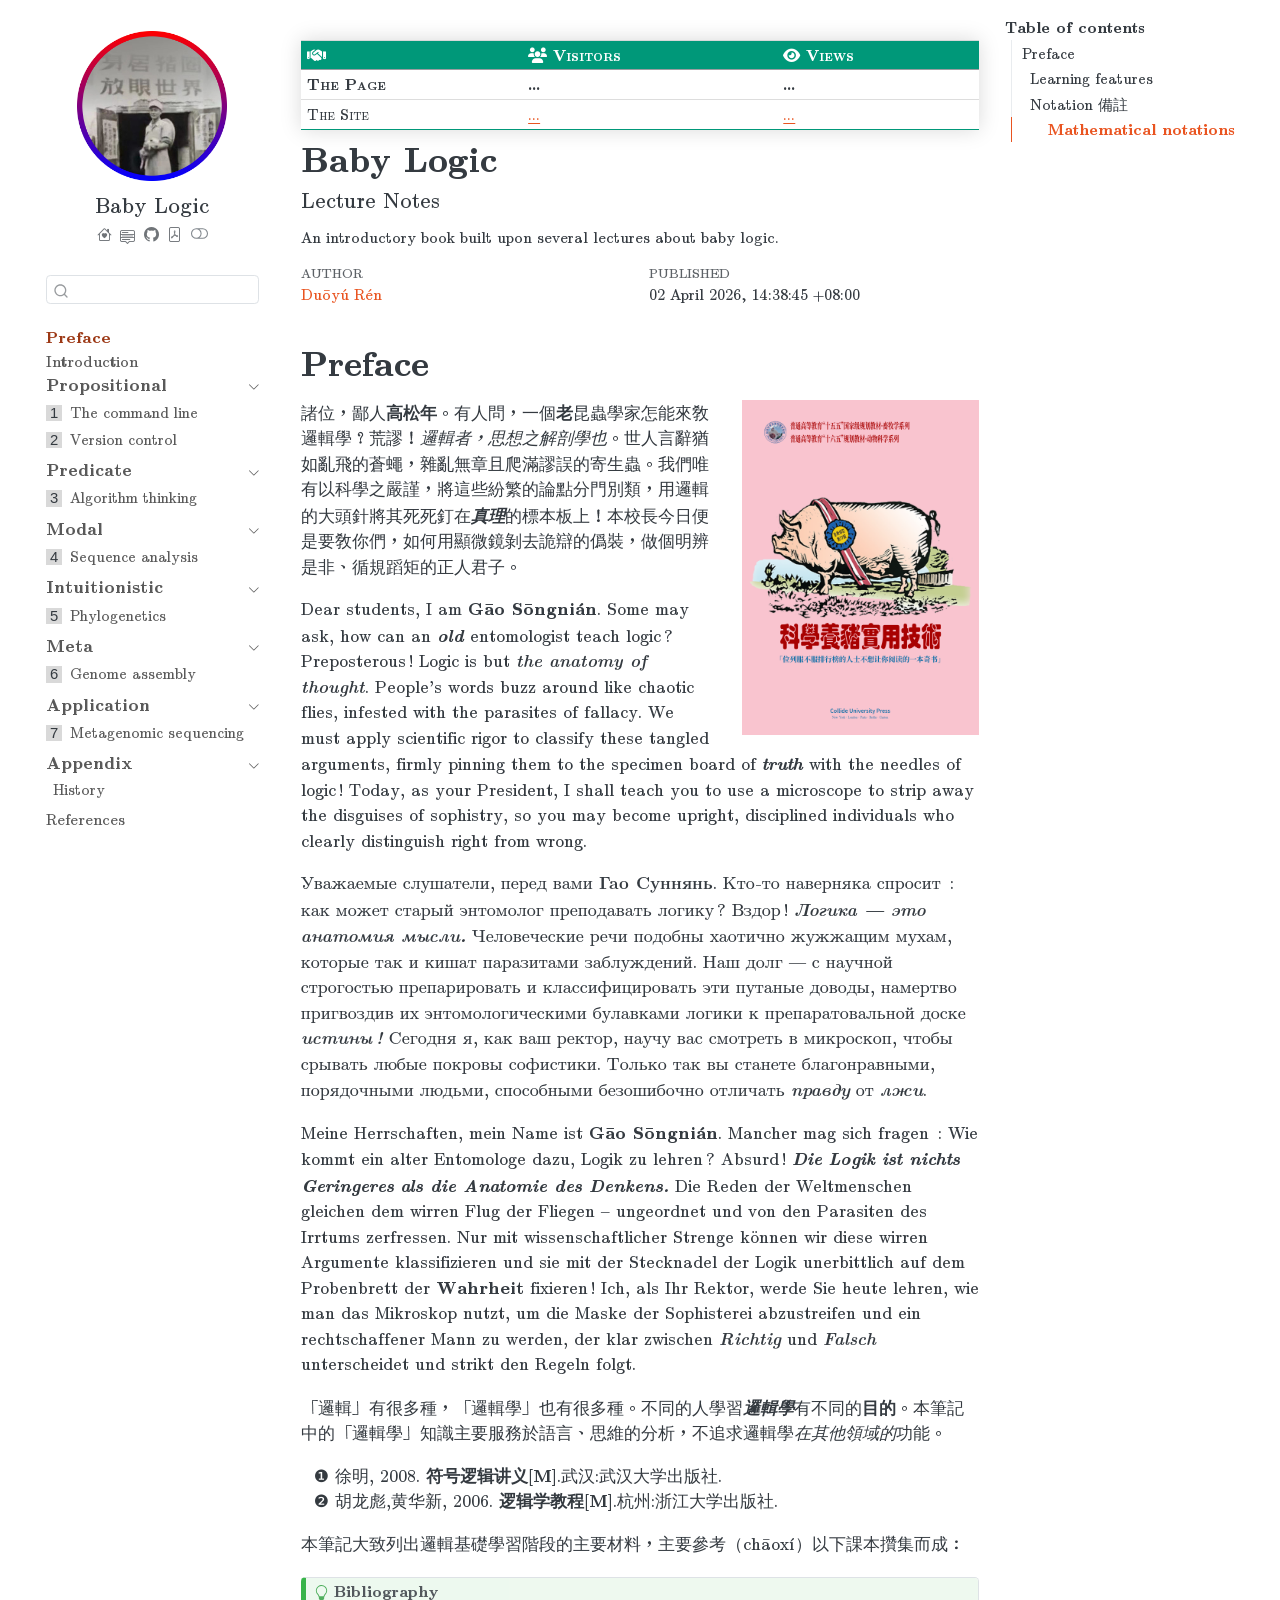
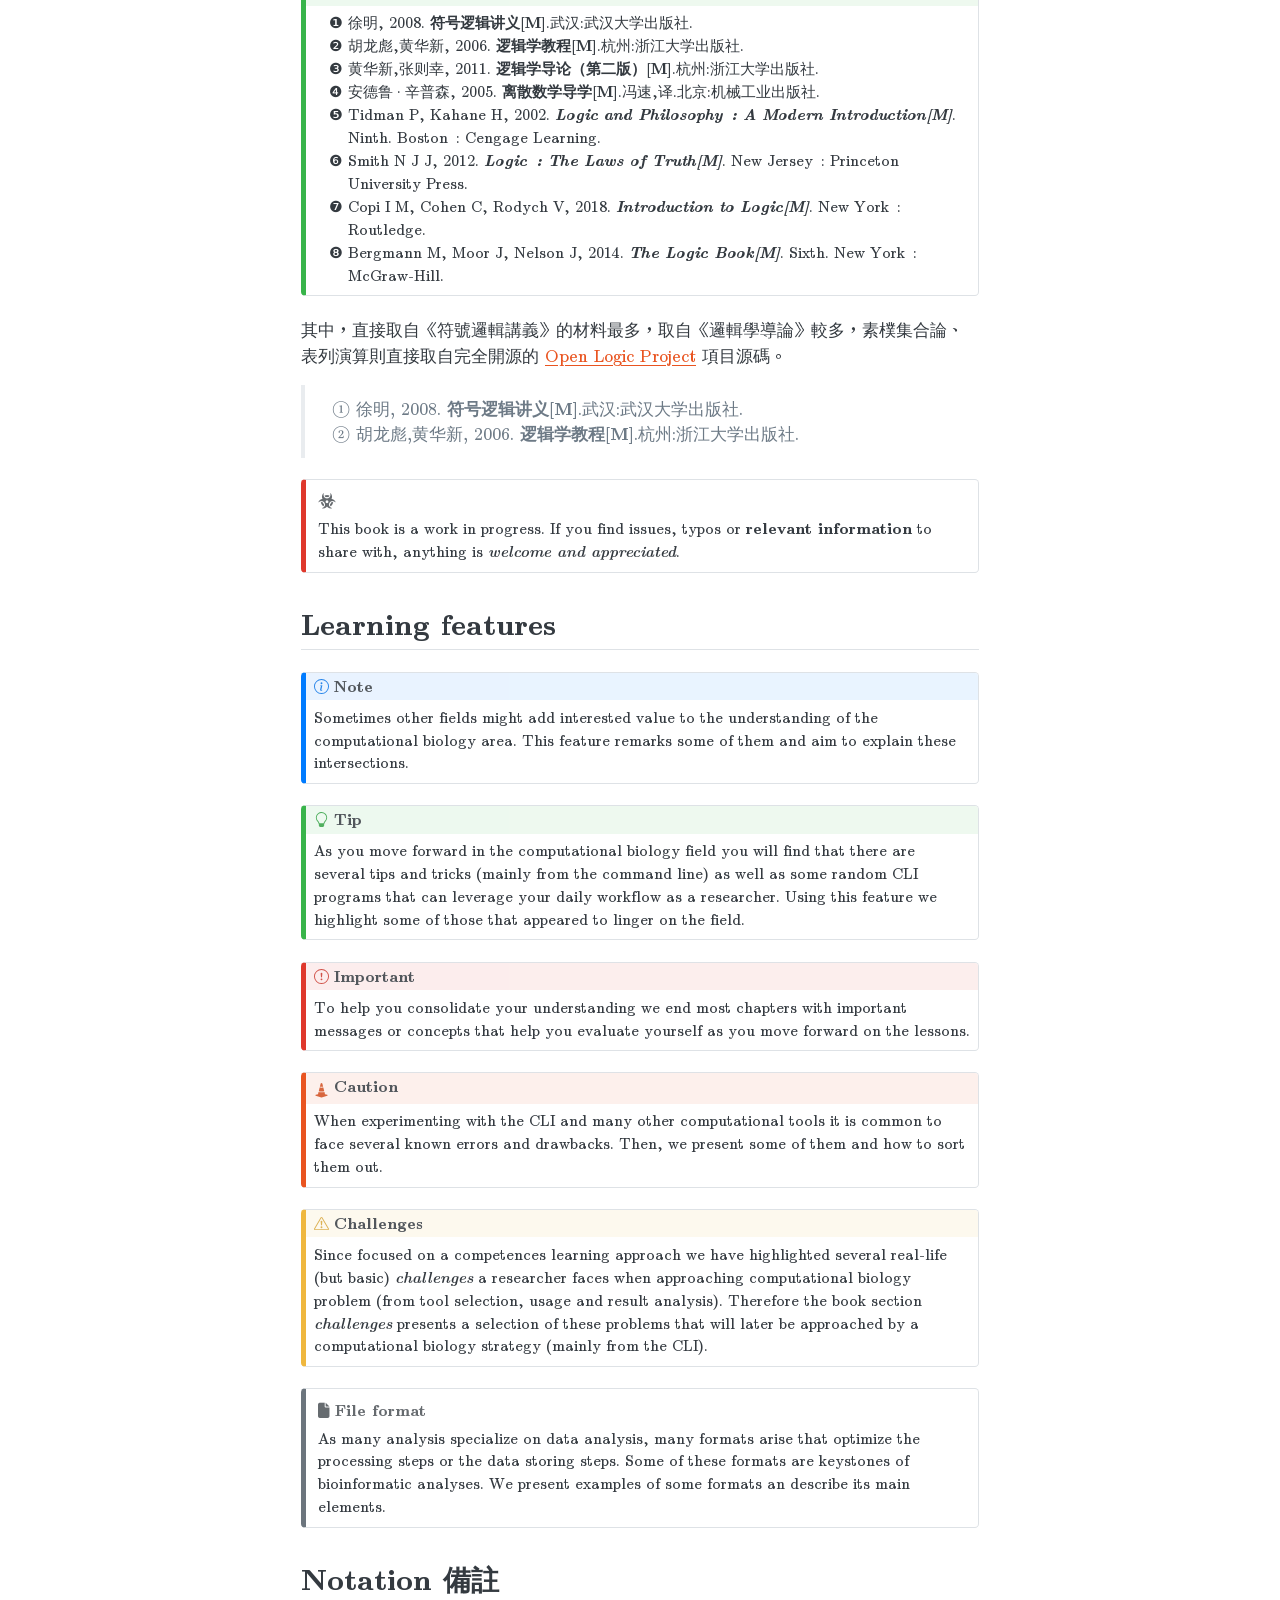
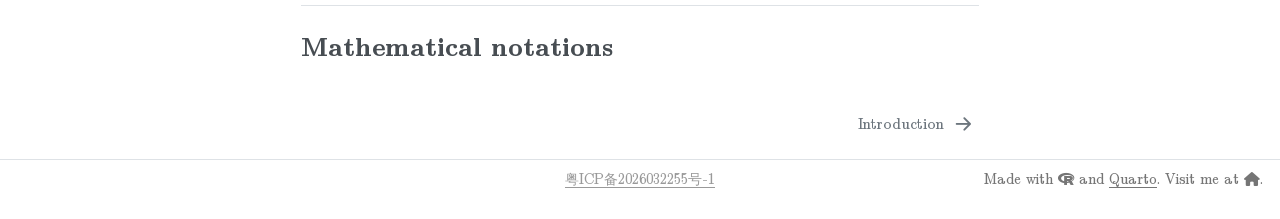
==== index.html @ 93008a1e "css from EOP test" ====
<!DOCTYPE html>
<html xmlns="http://www.w3.org/1999/xhtml" lang="en" xml:lang="en"><head>

<meta charset="utf-8">
<meta name="generator" content="quarto-1.9.36">

<meta name="viewport" content="width=device-width, initial-scale=1.0, user-scalable=yes">

<meta name="author" content="Duōyú Rén">
<meta name="description" content="An introductory book built upon several lectures about baby logic.">

<title>Baby Logic</title>
<style>
/* Default styles provided by pandoc.
** See https://pandoc.org/MANUAL.html#variables-for-html for config info.
*/
code{white-space: pre-wrap;}
span.smallcaps{font-variant: small-caps;}
div.columns{display: flex; gap: min(4vw, 1.5em);}
div.column{flex: auto; overflow-x: auto;}
div.hanging-indent{margin-left: 1.5em; text-indent: -1.5em;}
ul.task-list{list-style: none;}
ul.task-list li input[type="checkbox"] {
  width: 0.8em;
  margin: 0 0.8em 0.2em -1em; /* quarto-specific, see https://github.com/quarto-dev/quarto-cli/issues/4556 */ 
  vertical-align: middle;
}
</style>


<script src="site_libs/quarto-nav/quarto-nav.js"></script>
<script src="site_libs/clipboard/clipboard.min.js"></script>
<script src="site_libs/quarto-search/autocomplete.umd.js"></script>
<script src="site_libs/quarto-search/fuse.min.js"></script>
<script src="site_libs/quarto-search/quarto-search.js"></script>
<meta name="quarto:offset" content="./">
<link href="./chs-zz/intro.html" rel="next">
<link href="./figs/avatar.png" rel="icon" type="image/png">
<script src="site_libs/quarto-html/quarto.js" type="module"></script>
<script src="site_libs/quarto-html/tabsets/tabsets.js" type="module"></script>
<script src="site_libs/quarto-html/popper.min.js"></script>
<script src="site_libs/quarto-html/tippy.umd.min.js"></script>
<script src="site_libs/quarto-html/anchor.min.js"></script>
<link href="site_libs/quarto-html/tippy.css" rel="stylesheet">
<link href="site_libs/quarto-html/quarto-syntax-highlighting-85f4aec761f8823e39ddd4cd83c1d53e.css" rel="stylesheet" class="quarto-color-scheme" id="quarto-text-highlighting-styles">
<link href="site_libs/quarto-html/quarto-syntax-highlighting-dark-85f4aec761f8823e39ddd4cd83c1d53e.css" rel="stylesheet" class="quarto-color-scheme quarto-color-alternate" id="quarto-text-highlighting-styles">
<link href="site_libs/quarto-html/quarto-syntax-highlighting-85f4aec761f8823e39ddd4cd83c1d53e.css" rel="stylesheet" class="quarto-color-scheme-extra" id="quarto-text-highlighting-styles">
<script src="site_libs/bootstrap/bootstrap.min.js"></script>
<link href="site_libs/bootstrap/bootstrap-icons.css" rel="stylesheet">
<link href="site_libs/bootstrap/bootstrap-60a75698c784d3ad099ed165beb0cb77.min.css" rel="stylesheet" append-hash="true" class="quarto-color-scheme" id="quarto-bootstrap" data-mode="light">
<link href="site_libs/bootstrap/bootstrap-dark-488b43ba42b123ff7e7dbb4f66aa7647.min.css" rel="stylesheet" append-hash="true" class="quarto-color-scheme quarto-color-alternate" id="quarto-bootstrap" data-mode="dark">
<link href="site_libs/bootstrap/bootstrap-60a75698c784d3ad099ed165beb0cb77.min.css" rel="stylesheet" append-hash="true" class="quarto-color-scheme-extra" id="quarto-bootstrap" data-mode="light">
<link href="site_libs/quarto-contrib/fontawesome6-0.1.0/all.css" rel="stylesheet">
<link href="site_libs/quarto-contrib/fontawesome6-0.1.0/latex-fontsize.css" rel="stylesheet">
<script id="quarto-search-options" type="application/json">{
  "location": "sidebar",
  "copy-button": false,
  "collapse-after": 3,
  "panel-placement": "start",
  "type": "textbox",
  "limit": 50,
  "keyboard-shortcut": [
    "f",
    "/",
    "s"
  ],
  "show-item-context": false,
  "language": {
    "search-no-results-text": "No results",
    "search-matching-documents-text": "matching documents",
    "search-copy-link-title": "Copy link to search",
    "search-hide-matches-text": "Hide additional matches",
    "search-more-match-text": "more match in this document",
    "search-more-matches-text": "more matches in this document",
    "search-clear-button-title": "Clear",
    "search-text-placeholder": "",
    "search-detached-cancel-button-title": "Cancel",
    "search-submit-button-title": "Submit",
    "search-label": "Search"
  }
}</script>
<link href="https://cdnjs.loli.net/ajax/libs/font-awesome/6.1.1/css/all.min.css" rel="stylesheet" data-external="1">
<!-- https://u.sb/css-cdn/ 使用 cdnjs.loli.net 加速 cloudflare -->
<!--
<link href="https://cdnjs.cloudflare.com/ajax/libs/font-awesome/6.1.1/css/all.min.css"
rel="stylesheet" data-external="1"/>
-->
<script>
  if (!window.location.pathname.endsWith('/') && !window.location.pathname.split('/').pop().includes('.')) {
    window.location.replace(window.location.href + '/');
  }
</script>


</head>

<body class="nav-sidebar floating quarto-light"><script id="quarto-html-before-body" type="application/javascript">
    const toggleBodyColorMode = (bsSheetEl) => {
      const mode = bsSheetEl.getAttribute("data-mode");
      const bodyEl = window.document.querySelector("body");
      if (mode === "dark") {
        bodyEl.classList.add("quarto-dark");
        bodyEl.classList.remove("quarto-light");
      } else {
        bodyEl.classList.add("quarto-light");
        bodyEl.classList.remove("quarto-dark");
      }
    }
    const toggleBodyColorPrimary = () => {
      const bsSheetEl = window.document.querySelector("link#quarto-bootstrap:not([rel=disabled-stylesheet])");
      if (bsSheetEl) {
        toggleBodyColorMode(bsSheetEl);
      }
    }
    const setColorSchemeToggle = (alternate) => {
      const toggles = window.document.querySelectorAll('.quarto-color-scheme-toggle');
      for (let i=0; i < toggles.length; i++) {
        const toggle = toggles[i];
        if (toggle) {
          if (alternate) {
            toggle.classList.add("alternate");
          } else {
            toggle.classList.remove("alternate");
          }
        }
      }
    };
    const toggleColorMode = (alternate) => {
      // Switch the stylesheets
      const primaryStylesheets = window.document.querySelectorAll('link.quarto-color-scheme:not(.quarto-color-alternate)');
      const alternateStylesheets = window.document.querySelectorAll('link.quarto-color-scheme.quarto-color-alternate');
      manageTransitions('#quarto-margin-sidebar .nav-link', false);
      if (alternate) {
        // note: dark is layered on light, we don't disable primary!
        enableStylesheet(alternateStylesheets);
        for (const sheetNode of alternateStylesheets) {
          if (sheetNode.id === "quarto-bootstrap") {
            toggleBodyColorMode(sheetNode);
          }
        }
      } else {
        disableStylesheet(alternateStylesheets);
        enableStylesheet(primaryStylesheets)
        toggleBodyColorPrimary();
      }
      manageTransitions('#quarto-margin-sidebar .nav-link', true);
      // Switch the toggles
      setColorSchemeToggle(alternate)
      // Hack to workaround the fact that safari doesn't
      // properly recolor the scrollbar when toggling (#1455)
      if (navigator.userAgent.indexOf('Safari') > 0 && navigator.userAgent.indexOf('Chrome') == -1) {
        manageTransitions("body", false);
        window.scrollTo(0, 1);
        setTimeout(() => {
          window.scrollTo(0, 0);
          manageTransitions("body", true);
        }, 40);
      }
    }
    const disableStylesheet = (stylesheets) => {
      for (let i=0; i < stylesheets.length; i++) {
        const stylesheet = stylesheets[i];
        stylesheet.rel = 'disabled-stylesheet';
      }
    }
    const enableStylesheet = (stylesheets) => {
      for (let i=0; i < stylesheets.length; i++) {
        const stylesheet = stylesheets[i];
        if(stylesheet.rel !== 'stylesheet') { // for Chrome, which will still FOUC without this check
          stylesheet.rel = 'stylesheet';
        }
      }
    }
    const manageTransitions = (selector, allowTransitions) => {
      const els = window.document.querySelectorAll(selector);
      for (let i=0; i < els.length; i++) {
        const el = els[i];
        if (allowTransitions) {
          el.classList.remove('notransition');
        } else {
          el.classList.add('notransition');
        }
      }
    }
    const isFileUrl = () => {
      return window.location.protocol === 'file:';
    }
    const hasAlternateSentinel = () => {
      let styleSentinel = getColorSchemeSentinel();
      if (styleSentinel !== null) {
        return styleSentinel === "alternate";
      } else {
        return false;
      }
    }
    const setStyleSentinel = (alternate) => {
      const value = alternate ? "alternate" : "default";
      if (!isFileUrl()) {
        window.localStorage.setItem("quarto-color-scheme", value);
      } else {
        localAlternateSentinel = value;
      }
    }
    const getColorSchemeSentinel = () => {
      if (!isFileUrl()) {
        const storageValue = window.localStorage.getItem("quarto-color-scheme");
        return storageValue != null ? storageValue : localAlternateSentinel;
      } else {
        return localAlternateSentinel;
      }
    }
    const toggleGiscusIfUsed = (isAlternate, darkModeDefault) => {
      const baseTheme = document.querySelector('#giscus-base-theme')?.value ?? 'light';
      const alternateTheme = document.querySelector('#giscus-alt-theme')?.value ?? 'dark';
      let newTheme = '';
      if(authorPrefersDark) {
        newTheme = isAlternate ? baseTheme : alternateTheme;
      } else {
        newTheme = isAlternate ? alternateTheme : baseTheme;
      }
      const changeGiscusTheme = () => {
        // From: https://github.com/giscus/giscus/issues/336
        const sendMessage = (message) => {
          const iframe = document.querySelector('iframe.giscus-frame');
          if (!iframe) return;
          iframe.contentWindow.postMessage({ giscus: message }, 'https://giscus.app');
        }
        sendMessage({
          setConfig: {
            theme: newTheme
          }
        });
      }
      const isGiscussLoaded = window.document.querySelector('iframe.giscus-frame') !== null;
      if (isGiscussLoaded) {
        changeGiscusTheme();
      }
    };
    const authorPrefersDark = false;
    const darkModeDefault = authorPrefersDark;
      document.querySelector('link#quarto-text-highlighting-styles.quarto-color-scheme-extra').rel = 'disabled-stylesheet';
      document.querySelector('link#quarto-bootstrap.quarto-color-scheme-extra').rel = 'disabled-stylesheet';
    let localAlternateSentinel = darkModeDefault ? 'alternate' : 'default';
    // Dark / light mode switch
    window.quartoToggleColorScheme = () => {
      // Read the current dark / light value
      let toAlternate = !hasAlternateSentinel();
      toggleColorMode(toAlternate);
      setStyleSentinel(toAlternate);
      toggleGiscusIfUsed(toAlternate, darkModeDefault);
      window.dispatchEvent(new Event('resize'));
    };
    // Switch to dark mode if need be
    if (hasAlternateSentinel()) {
      toggleColorMode(true);
    } else {
      toggleColorMode(false);
    }
  </script>

<div id="quarto-search-results"></div>
  <header id="quarto-header" class="headroom fixed-top">
  <nav class="quarto-secondary-nav">
    <div class="container-fluid d-flex">
      <button type="button" class="quarto-btn-toggle btn" data-bs-toggle="collapse" role="button" data-bs-target=".quarto-sidebar-collapse-item" aria-controls="quarto-sidebar" aria-expanded="false" aria-label="Toggle sidebar navigation" onclick="if (window.quartoToggleHeadroom) { window.quartoToggleHeadroom(); }">
        <i class="bi bi-layout-text-sidebar-reverse"></i>
      </button>
        <nav class="quarto-page-breadcrumbs" aria-label="breadcrumb"><ol class="breadcrumb"><li class="breadcrumb-item"><a href="./index.html">Preface</a></li></ol></nav>
        <a class="flex-grow-1" role="navigation" data-bs-toggle="collapse" data-bs-target=".quarto-sidebar-collapse-item" aria-controls="quarto-sidebar" aria-expanded="false" aria-label="Toggle sidebar navigation" onclick="if (window.quartoToggleHeadroom) { window.quartoToggleHeadroom(); }">      
        </a>
      <button type="button" class="btn quarto-search-button" aria-label="Search" onclick="window.quartoOpenSearch();">
        <i class="bi bi-search"></i>
      </button>
    </div>
  </nav>
</header>
<!-- content -->
<div id="quarto-content" class="quarto-container page-columns page-rows-contents page-layout-article">
<!-- sidebar -->
  <nav id="quarto-sidebar" class="sidebar collapse collapse-horizontal quarto-sidebar-collapse-item sidebar-navigation floating overflow-auto">
    <div class="pt-lg-2 mt-2 text-center sidebar-header sidebar-header-stacked">
      <a href="./index.html" class="sidebar-logo-link">
      <img src="./figs/avatar.png" alt="" class="sidebar-logo light-content py-0 d-lg-inline d-none">
      <img src="./figs/avatar.png" alt="" class="sidebar-logo dark-content py-0 d-lg-inline d-none">
      </a>
    <div class="sidebar-title mb-0 py-0">
      <a href="./">Baby Logic</a> 
        <div class="sidebar-tools-main tools-wide">
    <a href="https://philogic.cn/" title="Homepage" class="quarto-navigation-tool px-1" aria-label="Homepage"><i class="bi bi-house-heart"></i></a>
    <div class="dropdown">
      <a href="" title="Menu" id="quarto-navigation-tool-dropdown-0" class="quarto-navigation-tool dropdown-toggle px-1" data-bs-toggle="dropdown" aria-expanded="false" role="link" aria-label="Menu"><i class="bi bi-menu-up"></i></a>
      <ul class="dropdown-menu" aria-labelledby="quarto-navigation-tool-dropdown-0">
          <li>
            <a class="dropdown-item sidebar-tools-main-item" href="https://philogic.cn/">
            Related Books
            </a>
          </li>
          <li>
            <a class="dropdown-item sidebar-tools-main-item" href="https://philogic.cn/">
            Related Courses
            </a>
          </li>
          <li>
            <a class="dropdown-item sidebar-tools-main-item" href="https://philogic.cn/">
            Course Syllabus
            </a>
          </li>
      </ul>
    </div>
    <a href="https://github.com/" title="GitHub organization" class="quarto-navigation-tool px-1" aria-label="GitHub organization"><i class="bi bi-github"></i></a>
    <a href="./Baby-Logic.pdf" title="Download PDF" class="quarto-navigation-tool px-1" aria-label="Download PDF"><i class="bi bi-file-pdf"></i></a>
  <a href="" class="quarto-color-scheme-toggle quarto-navigation-tool  px-1" onclick="window.quartoToggleColorScheme(); return false;" title="Toggle dark mode"><i class="bi"></i></a>
</div>
    </div>
      </div>
        <div class="mt-2 flex-shrink-0 align-items-center">
        <div class="sidebar-search">
        <div id="quarto-search" class="" title="Search"></div>
        </div>
        </div>
    <div class="sidebar-menu-container"> 
    <ul class="list-unstyled mt-1">
        <li class="sidebar-item">
  <div class="sidebar-item-container"> 
  <a href="./index.html" class="sidebar-item-text sidebar-link active">
 <span class="menu-text">Preface</span></a>
  </div>
</li>
        <li class="sidebar-item">
  <div class="sidebar-item-container"> 
  <a href="./chs-zz/intro.html" class="sidebar-item-text sidebar-link">
 <span class="menu-text">Introduction</span></a>
  </div>
</li>
        <li class="sidebar-item sidebar-item-section">
      <div class="sidebar-item-container"> 
            <a class="sidebar-item-text sidebar-link text-start" data-bs-toggle="collapse" data-bs-target="#quarto-sidebar-section-1" role="navigation" aria-expanded="true">
 <span class="menu-text">Propositional</span></a>
          <a class="sidebar-item-toggle text-start" data-bs-toggle="collapse" data-bs-target="#quarto-sidebar-section-1" role="navigation" aria-expanded="true" aria-label="Toggle section">
            <i class="bi bi-chevron-right ms-2"></i>
          </a> 
      </div>
      <ul id="quarto-sidebar-section-1" class="collapse list-unstyled sidebar-section depth1 show">  
          <li class="sidebar-item">
  <div class="sidebar-item-container"> 
  <a href="./chs-propositional/welcome-to-command-line.html" class="sidebar-item-text sidebar-link">
 <span class="menu-text"><span class="chapter-number">1</span>&nbsp; <span class="chapter-title">The command line</span></span></a>
  </div>
</li>
          <li class="sidebar-item">
  <div class="sidebar-item-container"> 
  <a href="./chs-propositional/git-and-github.html" class="sidebar-item-text sidebar-link">
 <span class="menu-text"><span class="chapter-number">2</span>&nbsp; <span class="chapter-title">Version control</span></span></a>
  </div>
</li>
      </ul>
  </li>
        <li class="sidebar-item sidebar-item-section">
      <div class="sidebar-item-container"> 
            <a class="sidebar-item-text sidebar-link text-start" data-bs-toggle="collapse" data-bs-target="#quarto-sidebar-section-2" role="navigation" aria-expanded="true">
 <span class="menu-text">Predicate</span></a>
          <a class="sidebar-item-toggle text-start" data-bs-toggle="collapse" data-bs-target="#quarto-sidebar-section-2" role="navigation" aria-expanded="true" aria-label="Toggle section">
            <i class="bi bi-chevron-right ms-2"></i>
          </a> 
      </div>
      <ul id="quarto-sidebar-section-2" class="collapse list-unstyled sidebar-section depth1 show">  
          <li class="sidebar-item">
  <div class="sidebar-item-container"> 
  <a href="./chs-predicate/algorithm-thinking.html" class="sidebar-item-text sidebar-link">
 <span class="menu-text"><span class="chapter-number">3</span>&nbsp; <span class="chapter-title">Algorithm thinking</span></span></a>
  </div>
</li>
      </ul>
  </li>
        <li class="sidebar-item sidebar-item-section">
      <div class="sidebar-item-container"> 
            <a class="sidebar-item-text sidebar-link text-start" data-bs-toggle="collapse" data-bs-target="#quarto-sidebar-section-3" role="navigation" aria-expanded="true">
 <span class="menu-text">Modal</span></a>
          <a class="sidebar-item-toggle text-start" data-bs-toggle="collapse" data-bs-target="#quarto-sidebar-section-3" role="navigation" aria-expanded="true" aria-label="Toggle section">
            <i class="bi bi-chevron-right ms-2"></i>
          </a> 
      </div>
      <ul id="quarto-sidebar-section-3" class="collapse list-unstyled sidebar-section depth1 show">  
          <li class="sidebar-item">
  <div class="sidebar-item-container"> 
  <a href="./chs-modal/introduction-to-sequence-analysis.html" class="sidebar-item-text sidebar-link">
 <span class="menu-text"><span class="chapter-number">4</span>&nbsp; <span class="chapter-title">Sequence analysis</span></span></a>
  </div>
</li>
      </ul>
  </li>
        <li class="sidebar-item sidebar-item-section">
      <div class="sidebar-item-container"> 
            <a class="sidebar-item-text sidebar-link text-start" data-bs-toggle="collapse" data-bs-target="#quarto-sidebar-section-4" role="navigation" aria-expanded="true">
 <span class="menu-text">Intuitionistic</span></a>
          <a class="sidebar-item-toggle text-start" data-bs-toggle="collapse" data-bs-target="#quarto-sidebar-section-4" role="navigation" aria-expanded="true" aria-label="Toggle section">
            <i class="bi bi-chevron-right ms-2"></i>
          </a> 
      </div>
      <ul id="quarto-sidebar-section-4" class="collapse list-unstyled sidebar-section depth1 show">  
          <li class="sidebar-item">
  <div class="sidebar-item-container"> 
  <a href="./chs-intuitionistic/phylogenetic-reconstructions.html" class="sidebar-item-text sidebar-link">
 <span class="menu-text"><span class="chapter-number">5</span>&nbsp; <span class="chapter-title">Phylogenetics</span></span></a>
  </div>
</li>
      </ul>
  </li>
        <li class="sidebar-item sidebar-item-section">
      <div class="sidebar-item-container"> 
            <a class="sidebar-item-text sidebar-link text-start" data-bs-toggle="collapse" data-bs-target="#quarto-sidebar-section-5" role="navigation" aria-expanded="true">
 <span class="menu-text">Meta</span></a>
          <a class="sidebar-item-toggle text-start" data-bs-toggle="collapse" data-bs-target="#quarto-sidebar-section-5" role="navigation" aria-expanded="true" aria-label="Toggle section">
            <i class="bi bi-chevron-right ms-2"></i>
          </a> 
      </div>
      <ul id="quarto-sidebar-section-5" class="collapse list-unstyled sidebar-section depth1 show">  
          <li class="sidebar-item">
  <div class="sidebar-item-container"> 
  <a href="./chs-meta/genome-assembly.html" class="sidebar-item-text sidebar-link">
 <span class="menu-text"><span class="chapter-number">6</span>&nbsp; <span class="chapter-title">Genome assembly</span></span></a>
  </div>
</li>
      </ul>
  </li>
        <li class="sidebar-item sidebar-item-section">
      <div class="sidebar-item-container"> 
            <a class="sidebar-item-text sidebar-link text-start" data-bs-toggle="collapse" data-bs-target="#quarto-sidebar-section-6" role="navigation" aria-expanded="true">
 <span class="menu-text">Application</span></a>
          <a class="sidebar-item-toggle text-start" data-bs-toggle="collapse" data-bs-target="#quarto-sidebar-section-6" role="navigation" aria-expanded="true" aria-label="Toggle section">
            <i class="bi bi-chevron-right ms-2"></i>
          </a> 
      </div>
      <ul id="quarto-sidebar-section-6" class="collapse list-unstyled sidebar-section depth1 show">  
          <li class="sidebar-item">
  <div class="sidebar-item-container"> 
  <a href="./chs-application/metagenomic-sequencing.html" class="sidebar-item-text sidebar-link">
 <span class="menu-text"><span class="chapter-number">7</span>&nbsp; <span class="chapter-title">Metagenomic sequencing</span></span></a>
  </div>
</li>
      </ul>
  </li>
        <li class="sidebar-item sidebar-item-section">
      <div class="sidebar-item-container"> 
            <a class="sidebar-item-text sidebar-link text-start" data-bs-toggle="collapse" data-bs-target="#quarto-sidebar-section-7" role="navigation" aria-expanded="true">
 <span class="menu-text">Appendix</span></a>
          <a class="sidebar-item-toggle text-start" data-bs-toggle="collapse" data-bs-target="#quarto-sidebar-section-7" role="navigation" aria-expanded="true" aria-label="Toggle section">
            <i class="bi bi-chevron-right ms-2"></i>
          </a> 
      </div>
      <ul id="quarto-sidebar-section-7" class="collapse list-unstyled sidebar-section depth1 show">  
          <li class="sidebar-item">
  <div class="sidebar-item-container"> 
  <a href="./chs-zz/HISTORY.html" class="sidebar-item-text sidebar-link">
 <span class="menu-text">History</span></a>
  </div>
</li>
      </ul>
  </li>
        <li class="sidebar-item">
  <div class="sidebar-item-container"> 
  <a href="./chs-zz/references.html" class="sidebar-item-text sidebar-link">
 <span class="menu-text">References</span></a>
  </div>
</li>
    </ul>
    </div>
</nav>
<div id="quarto-sidebar-glass" class="quarto-sidebar-collapse-item" data-bs-toggle="collapse" data-bs-target=".quarto-sidebar-collapse-item"></div>
<!-- margin-sidebar -->
    <div id="quarto-margin-sidebar" class="sidebar margin-sidebar">
        <nav id="TOC" role="doc-toc" class="toc-active">
    <h2 id="toc-title">Table of contents</h2>
   
  <ul>
  <li><a href="#preface" id="toc-preface" class="nav-link active" data-scroll-target="#preface">Preface</a>
  <ul class="collapse">
  <li><a href="#learning-features" id="toc-learning-features" class="nav-link" data-scroll-target="#learning-features">Learning features</a></li>
  <li><a href="#notation-備註" id="toc-notation-備註" class="nav-link" data-scroll-target="#notation-備註">Notation 備註</a>
  <ul class="collapse">
  <li><a href="#mathematical-notations" id="toc-mathematical-notations" class="nav-link" data-scroll-target="#mathematical-notations">Mathematical notations</a></li>
  </ul></li>
  </ul></li>
  </ul>
</nav>
    </div>
<!-- main -->
<main class="content" id="quarto-document-content">

<style>
.styled-table {
    border-collapse: collapse;
    /* margin: 0px 0;  */
    font-size: 0.9em;
    font-variant: small-caps;
    /* font-family: "Helvetica Neue", "Arial", 'Noto Sans TC', 'Noto Sans SC', "system-ui", "-apple-system", "BlinkMacSystemFont", "Segoe UI", "PingFang SC", "Source Han Sans SC", "Noto Sans CJK SC", "WenQuanYi Micro Hei", "Microsoft YaHei", "微软雅黑", sans-serif; */
    min-width: 200px;
    box-shadow: 0 0 20px rgba(0, 0, 0, 0.15);
}
.styled-table thead tr {
    background-color: #009879;
    color: #ffffff;
    text-align: left;
}
.styled-table th,
.styled-table td {
    padding: 3px 6px;
}
.styled-table tbody tr {
    border-bottom: 1px solid #dddddd;
}
.styled-table tbody tr:nth-of-type(even) {
    /* background-color: #f3f3f3; */
}
.styled-table tbody tr:last-of-type {
    border-bottom: 1.5px solid #009879;
}
.styled-table tbody tr.active-row {
    font-weight: bold;
    /* color: #009879; */
}
</style>
<script defer="" src="https://busuanzi.9420.ltd/js"></script>


<table class="styled-table caption-top table">
<thead>
<tr class="header">
<th style="text-align: left;" data-quarto-table-cell-role="th"><span class="fa-solid fa-handshake"></span></th>
<th data-quarto-table-cell-role="th"><span class="fa-solid fa-users"></span> Visitors</th>
<th data-quarto-table-cell-role="th"><span class="fa-solid fa-eye"></span> Views</th>
</tr>
</thead>
<tbody>
<tr class="active-row odd">
<td style="text-align: left;">The Page</td>
<td><span id="busuanzi_page_uv">...</span></td>
<td><span id="busuanzi_page_pv">...</span></td>
</tr>
<tr class="even">
<td style="text-align: left;">The Site</td>
<td><a href="https://duoyu.ren"><span id="busuanzi_site_uv">...</span></a></td>
<td><a href="https://info.flagcounter.com/SonU"><span id="busuanzi_site_pv">...</span></a></td>
</tr>
</tbody>
</table>

<!--
<div class="busuanzi">
<span> <!-- busuanziAltPageUV  
<i class="fa-solid fa-handshake"></i> <b>The Page</b>: <i class="fa-solid fa-users"></i> <b style="color:red;"><span id="busuanzi_page_uv">...</span></b> Visitors, <i class="fa-solid fa-eye"></i> <b style="color:red;"><span id="busuanzi_page_pv">...</span></b> Views; <b>The Site</b>: <i class="fa-solid fa-users"></i> <b><span id="busuanzi_site_uv">...</span></b> Visitors, <i class="fa-solid fa-eye"></i> <b><span id="busuanzi_site_pv">...</span></b> Views.
</span>
</div>
-->

<header id="title-block-header" class="quarto-title-block default">
<div class="quarto-title">
<h1 class="title">Baby Logic</h1>
<p class="subtitle lead">Lecture Notes</p>
</div>

<div>
  <div class="description">
    <p>An introductory book built upon several lectures about baby logic.</p>
  </div>
</div>


<div class="quarto-title-meta">

    <div>
    <div class="quarto-title-meta-heading">Author</div>
    <div class="quarto-title-meta-contents">
             <p><a href="https://philogic.cn/">Duōyú Rén</a> </p>
          </div>
  </div>
    
    <div>
    <div class="quarto-title-meta-heading">Published</div>
    <div class="quarto-title-meta-contents">
      <p class="date">02 April 2026, 14:38:45 +08:00</p>
    </div>
  </div>
  
    
  </div>
  


</header>



<section id="preface" class="level1 unnumbered">
<h1 class="unnumbered">Preface</h1><p><img src="figs/cover-03.png" title="Baby Logic" class="quarto-cover-image nolightbox img-fluid"></p>
<p>諸位，鄙人<strong>高松年</strong>。有人問，一個<strong>老</strong>昆蟲學家怎能來敎邏輯學？荒謬！<em>邏輯者，思想之解剖學也</em>。世人言辭猶如亂飛的蒼蠅，雜亂無章且爬滿謬誤的寄生蟲。我們唯有以科學之嚴謹，將這些紛繁的論點分門別類，用邏輯的大頭針將其死死釘在<strong><em>真理</em></strong>的標本板上！本校長今日便是要敎你們，如何用顯微鏡剝去詭辯的僞裝，做個明辨是非、循規蹈矩的正人君子。</p>
<p>Dear students, I am <strong>Gāo Sōngnián</strong>. Some may ask, how can an <strong><em>old</em></strong> entomologist teach <span style="white-space:nowrap">logic ?</span> <span style="white-space:nowrap">Preposterous !</span> Logic is but <em>the anatomy of thought</em>. People’s words buzz around like chaotic flies, infested with the parasites of fallacy. We must apply scientific rigor to classify these tangled arguments, firmly pinning them to the specimen board of <strong><em>truth</em></strong> with the needles of <span style="white-space:nowrap">logic !</span> Today, as your President, I shall teach you to use a microscope to strip away the disguises of sophistry, so you may become upright, disciplined individuals who clearly distinguish right from wrong.</p>
<p>Уважаемые слушатели, перед вами <strong>Гао Суннянь</strong>. Кто-то наверняка спросит&nbsp;: как может старый энтомолог преподавать <span style="white-space:nowrap">логику ?</span> <span style="white-space:nowrap">Вздор !</span> <strong><em>Логика — это анатомия мысли.</em></strong> Человеческие речи подобны хаотично жужжащим мухам, которые так и кишат паразитами заблуждений. Наш долг — с научной строгостью препарировать и классифицировать эти путаные доводы, намертво пригвоздив их энтомологическими булавками логики к препаратовальной доске <em><span style="white-space:nowrap">истины !</span></em> Сегодня я, как ваш ректор, научу вас смотреть в микроскоп, чтобы срывать любые покровы софистики. Только так вы станете благонравными, порядочными людьми, способными безошибочно отличать <strong><em>правду</em></strong> от <strong><em>лжи</em></strong>.</p>
<p>Meine Herrschaften, mein Name ist <strong>Gāo Sōngnián</strong>. Mancher mag sich fragen&nbsp;: Wie kommt ein alter Entomologe dazu, Logik zu <span style="white-space:nowrap">lehren ?</span> <span style="white-space:nowrap">Absurd !</span> <strong><em>Die Logik ist nichts Geringeres als die Anatomie des Denkens.</em></strong> Die Reden der Weltmenschen gleichen dem wirren Flug der Fliegen – ungeordnet und von den Parasiten des Irrtums zerfressen. Nur mit wissenschaftlicher Strenge können wir diese wirren Argumente klassifizieren und sie mit der Stecknadel der Logik unerbittlich auf dem Probenbrett der <strong>Wahrheit</strong> <span style="white-space:nowrap">fixieren !</span> Ich, als Ihr Rektor, werde Sie heute lehren, wie man das Mikroskop nutzt, um die Maske der Sophisterei abzustreifen und ein rechtschaffener Mann zu werden, der klar zwischen <em>Richtig</em> und <em>Falsch</em> unterscheidet und strikt den Regeln folgt.</p>
<p>「邏輯」有很多種，「邏輯學」也有很多種。不同的人學習<strong><em>邏輯學</em></strong>有不同的<strong>目的</strong>。本筆記中的「邏輯學」知識主要服務於語言、思維的分析，不追求邏輯學<em>在其他領域的</em>功能。</p>
<ol type="1">
<li>徐明, 2008. <strong>符号逻辑讲义[M]</strong>.武汉:武汉大学出版社.</li>
<li>胡龙彪,黄华新, 2006. <strong>逻辑学教程[M]</strong>.杭州:浙江大学出版社.</li>
</ol>
<p>本筆記大致列出邏輯基礎學習階段的主要材料，主要參考（chāoxí）以下課本攢集而成：</p>
<div class="callout callout-style-default callout-tip callout-titled">
<div class="callout-header d-flex align-content-center">
<div class="callout-icon-container">
<i class="callout-icon"></i>
</div>
<div class="callout-title-container flex-fill">
<span class="screen-reader-only">Tip</span>Bibliography
</div>
</div>
<div class="callout-body-container callout-body">
<ol type="1">
<li>徐明, 2008. <strong>符号逻辑讲义[M]</strong>.武汉:武汉大学出版社.</li>
<li>胡龙彪,黄华新, 2006. <strong>逻辑学教程[M]</strong>.杭州:浙江大学出版社.</li>
<li>黄华新,张则幸, 2011. <strong>逻辑学导论（第二版）[M]</strong>.杭州:浙江大学出版社.</li>
<li>安德鲁·辛普森, 2005. <strong>离散数学导学[M]</strong>.冯速,译.北京:机械工业出版社.</li>
<li>Tidman P, Kahane H, 2002. <strong><em>Logic and Philosophy&nbsp;: A Modern Introduction[M]</em></strong>. Ninth. Boston&nbsp;: Cengage Learning.</li>
<li>Smith N J J, 2012. <strong><em>Logic&nbsp;: The Laws of Truth[M]</em></strong>. New Jersey&nbsp;: Princeton University Press.</li>
<li>Copi I M, Cohen C, Rodych V, 2018. <strong><em>Introduction to Logic[M]</em></strong>. New York&nbsp;: Routledge.</li>
<li>Bergmann M, Moor J, Nelson J, 2014. <strong><em>The Logic Book[M]</em></strong>. Sixth. New York&nbsp;: McGraw‑Hill.</li>
</ol>
</div>
</div>
<p>其中，直接取自《符號邏輯講義》的材料最多，取自《邏輯學導論》較多，素樸集合論、表列演算則直接取自完全開源的 <a href="https://builds.openlogicproject.org/">Open Logic Project</a> 項目源碼。</p>
<blockquote class="blockquote">
<ul>
<li>徐明, 2008. <strong>符号逻辑讲义[M]</strong>.武汉:武汉大学出版社.</li>
<li>胡龙彪,黄华新, 2006. <strong>逻辑学教程[M]</strong>.杭州:浙江大学出版社.</li>
</ul>
</blockquote>
<div class="callout callout-style-simple callout-important no-icon callout-titled">
<div class="callout-header d-flex align-content-center">
<div class="callout-icon-container">
<i class="callout-icon no-icon"></i>
</div>
<div class="callout-title-container flex-fill">
<span class="screen-reader-only">Important</span><i class="fa-solid fa-biohazard" aria-label="biohazard"></i>
</div>
</div>
<div class="callout-body-container callout-body">
<p>This book is a work in progress. If you find issues, typos or <strong>relevant information</strong> to share with, anything is <em>welcome and appreciated</em>.</p>
</div>
</div>
<section id="learning-features" class="level2 unnumbered">
<h2 class="unnumbered anchored" data-anchor-id="learning-features">Learning features</h2>
<div class="callout callout-style-default callout-note callout-titled">
<div class="callout-header d-flex align-content-center">
<div class="callout-icon-container">
<i class="callout-icon"></i>
</div>
<div class="callout-title-container flex-fill">
Note
</div>
</div>
<div class="callout-body-container callout-body">
<p>Sometimes other fields might add interested value to the understanding of the computational biology area. This feature remarks some of them and aim to explain these intersections.</p>
</div>
</div>
<div class="callout callout-style-default callout-tip callout-titled">
<div class="callout-header d-flex align-content-center">
<div class="callout-icon-container">
<i class="callout-icon"></i>
</div>
<div class="callout-title-container flex-fill">
Tip
</div>
</div>
<div class="callout-body-container callout-body">
<p>As you move forward in the computational biology field you will find that there are several tips and tricks (mainly from the command line) as well as some random CLI programs that can leverage your daily workflow as a researcher. Using this feature we highlight some of those that appeared to linger on the field.</p>
</div>
</div>
<div class="callout callout-style-default callout-important callout-titled">
<div class="callout-header d-flex align-content-center">
<div class="callout-icon-container">
<i class="callout-icon"></i>
</div>
<div class="callout-title-container flex-fill">
Important
</div>
</div>
<div class="callout-body-container callout-body">
<p>To help you consolidate your understanding we end most chapters with important messages or concepts that help you evaluate yourself as you move forward on the lessons.</p>
</div>
</div>
<div class="callout callout-style-default callout-caution callout-titled">
<div class="callout-header d-flex align-content-center">
<div class="callout-icon-container">
<i class="callout-icon"></i>
</div>
<div class="callout-title-container flex-fill">
<span class="screen-reader-only">Caution</span>Caution
</div>
</div>
<div class="callout-body-container callout-body">
<p>When experimenting with the CLI and many other computational tools it is common to face several known errors and drawbacks. Then, we present some of them and how to sort them out.</p>
</div>
</div>
<div class="callout callout-style-default callout-warning callout-titled">
<div class="callout-header d-flex align-content-center">
<div class="callout-icon-container">
<i class="callout-icon"></i>
</div>
<div class="callout-title-container flex-fill">
<span class="screen-reader-only">Warning</span>Challenges
</div>
</div>
<div class="callout-body-container callout-body">
<p>Since focused on a competences learning approach we have highlighted several real-life (but basic) <em>challenges</em> a researcher faces when approaching computational biology problem (from tool selection, usage and result analysis). Therefore the book section <em>challenges</em> presents a selection of these problems that will later be approached by a computational biology strategy (mainly from the CLI).</p>
</div>
</div>
<div class="callout callout-style-simple callout-none no-icon callout-titled">
<div class="callout-header d-flex align-content-center">
<div class="callout-icon-container">
<i class="callout-icon no-icon"></i>
</div>
<div class="callout-title-container flex-fill">
<span class="screen-reader-only">None</span><i class="fa-solid fa-file" aria-label="file"></i> File format
</div>
</div>
<div class="callout-body-container callout-body">
<p>As many analysis specialize on data analysis, many formats arise that optimize the processing steps or the data storing steps. Some of these formats are keystones of bioinformatic analyses. We present examples of some formats an describe its main elements.</p>
</div>
</div>
</section>
<section id="notation-備註" class="level2">
<h2 class="anchored" data-anchor-id="notation-備註">Notation 備註</h2>
<section id="mathematical-notations" class="level3">
<h3 class="anchored" data-anchor-id="mathematical-notations">Mathematical notations</h3>


</section>
</section>
</section>

</main> <!-- /main -->
<script id="quarto-html-after-body" type="application/javascript">
  window.document.addEventListener("DOMContentLoaded", function (event) {
    // Ensure there is a toggle, if there isn't float one in the top right
    if (window.document.querySelector('.quarto-color-scheme-toggle') === null) {
      const a = window.document.createElement('a');
      a.classList.add('top-right');
      a.classList.add('quarto-color-scheme-toggle');
      a.href = "";
      a.onclick = function() { try { window.quartoToggleColorScheme(); } catch {} return false; };
      const i = window.document.createElement("i");
      i.classList.add('bi');
      a.appendChild(i);
      window.document.body.appendChild(a);
    }
    setColorSchemeToggle(hasAlternateSentinel())
    const icon = "";
    const anchorJS = new window.AnchorJS();
    anchorJS.options = {
      placement: 'right',
      icon: icon
    };
    anchorJS.add('.anchored');
    const isCodeAnnotation = (el) => {
      for (const clz of el.classList) {
        if (clz.startsWith('code-annotation-')) {                     
          return true;
        }
      }
      return false;
    }
    const onCopySuccess = function(e) {
      // button target
      const button = e.trigger;
      // don't keep focus
      button.blur();
      // flash "checked"
      button.classList.add('code-copy-button-checked');
      var currentTitle = button.getAttribute("title");
      button.setAttribute("title", "Copied!");
      let tooltip;
      if (window.bootstrap) {
        button.setAttribute("data-bs-toggle", "tooltip");
        button.setAttribute("data-bs-placement", "left");
        button.setAttribute("data-bs-title", "Copied!");
        tooltip = new bootstrap.Tooltip(button, 
          { trigger: "manual", 
            customClass: "code-copy-button-tooltip",
            offset: [0, -8]});
        tooltip.show();    
      }
      setTimeout(function() {
        if (tooltip) {
          tooltip.hide();
          button.removeAttribute("data-bs-title");
          button.removeAttribute("data-bs-toggle");
          button.removeAttribute("data-bs-placement");
        }
        button.setAttribute("title", currentTitle);
        button.classList.remove('code-copy-button-checked');
      }, 1000);
      // clear code selection
      e.clearSelection();
    }
    const getTextToCopy = function(trigger) {
      const outerScaffold = trigger.parentElement.cloneNode(true);
      const codeEl = outerScaffold.querySelector('code');
      for (const childEl of codeEl.children) {
        if (isCodeAnnotation(childEl)) {
          childEl.remove();
        }
      }
      return codeEl.innerText;
    }
    const clipboard = new window.ClipboardJS('.code-copy-button:not([data-in-quarto-modal])', {
      text: getTextToCopy
    });
    clipboard.on('success', onCopySuccess);
    if (window.document.getElementById('quarto-embedded-source-code-modal')) {
      const clipboardModal = new window.ClipboardJS('.code-copy-button[data-in-quarto-modal]', {
        text: getTextToCopy,
        container: window.document.getElementById('quarto-embedded-source-code-modal')
      });
      clipboardModal.on('success', onCopySuccess);
    }
      var localhostRegex = new RegExp(/^(?:http|https):\/\/localhost\:?[0-9]*\//);
      var mailtoRegex = new RegExp(/^mailto:/);
        var filterRegex = new RegExp("https:\/\/logic\.philogic\.cn\/");
      var isInternal = (href) => {
          return filterRegex.test(href) || localhostRegex.test(href) || mailtoRegex.test(href);
      }
      // Inspect non-navigation links and adorn them if external
     var links = window.document.querySelectorAll('a[href]:not(.nav-link):not(.navbar-brand):not(.toc-action):not(.sidebar-link):not(.sidebar-item-toggle):not(.pagination-link):not(.no-external):not([aria-hidden]):not(.dropdown-item):not(.quarto-navigation-tool):not(.about-link)');
      for (var i=0; i<links.length; i++) {
        const link = links[i];
        if (!isInternal(link.href)) {
          // undo the damage that might have been done by quarto-nav.js in the case of
          // links that we want to consider external
          if (link.dataset.originalHref !== undefined) {
            link.href = link.dataset.originalHref;
          }
        }
      }
    function tippyHover(el, contentFn, onTriggerFn, onUntriggerFn) {
      const config = {
        allowHTML: true,
        maxWidth: 500,
        delay: 100,
        arrow: false,
        appendTo: function(el) {
            return el.parentElement;
        },
        interactive: true,
        interactiveBorder: 10,
        theme: 'quarto',
        placement: 'bottom-start',
      };
      if (contentFn) {
        config.content = contentFn;
      }
      if (onTriggerFn) {
        config.onTrigger = onTriggerFn;
      }
      if (onUntriggerFn) {
        config.onUntrigger = onUntriggerFn;
      }
      window.tippy(el, config); 
    }
    const noterefs = window.document.querySelectorAll('a[role="doc-noteref"]');
    for (var i=0; i<noterefs.length; i++) {
      const ref = noterefs[i];
      tippyHover(ref, function() {
        // use id or data attribute instead here
        let href = ref.getAttribute('data-footnote-href') || ref.getAttribute('href');
        try { href = new URL(href).hash; } catch {}
        const id = href.replace(/^#\/?/, "");
        const note = window.document.getElementById(id);
        if (note) {
          return note.innerHTML;
        } else {
          return "";
        }
      });
    }
    const xrefs = window.document.querySelectorAll('a.quarto-xref');
    const processXRef = (id, note) => {
      // Strip column container classes
      const stripColumnClz = (el) => {
        el.classList.remove("page-full", "page-columns");
        if (el.children) {
          for (const child of el.children) {
            stripColumnClz(child);
          }
        }
      }
      stripColumnClz(note)
      if (id === null || id.startsWith('sec-')) {
        // Special case sections, only their first couple elements
        const container = document.createElement("div");
        if (note.children && note.children.length > 2) {
          container.appendChild(note.children[0].cloneNode(true));
          for (let i = 1; i < note.children.length; i++) {
            const child = note.children[i];
            if (child.tagName === "P" && child.innerText === "") {
              continue;
            } else {
              container.appendChild(child.cloneNode(true));
              break;
            }
          }
          if (window.Quarto?.typesetMath) {
            window.Quarto.typesetMath(container);
          }
          return container.innerHTML
        } else {
          if (window.Quarto?.typesetMath) {
            window.Quarto.typesetMath(note);
          }
          return note.innerHTML;
        }
      } else {
        // Remove any anchor links if they are present
        const anchorLink = note.querySelector('a.anchorjs-link');
        if (anchorLink) {
          anchorLink.remove();
        }
        if (window.Quarto?.typesetMath) {
          window.Quarto.typesetMath(note);
        }
        if (note.classList.contains("callout")) {
          return note.outerHTML;
        } else {
          return note.innerHTML;
        }
      }
    }
    for (var i=0; i<xrefs.length; i++) {
      const xref = xrefs[i];
      tippyHover(xref, undefined, function(instance) {
        instance.disable();
        let url = xref.getAttribute('href');
        let hash = undefined; 
        if (url.startsWith('#')) {
          hash = url;
        } else {
          try { hash = new URL(url).hash; } catch {}
        }
        if (hash) {
          const id = hash.replace(/^#\/?/, "");
          const note = window.document.getElementById(id);
          if (note !== null) {
            try {
              const html = processXRef(id, note.cloneNode(true));
              instance.setContent(html);
            } finally {
              instance.enable();
              instance.show();
            }
          } else {
            // See if we can fetch this
            fetch(url.split('#')[0])
            .then(res => res.text())
            .then(html => {
              const parser = new DOMParser();
              const htmlDoc = parser.parseFromString(html, "text/html");
              const note = htmlDoc.getElementById(id);
              if (note !== null) {
                const html = processXRef(id, note);
                instance.setContent(html);
              } 
            }).finally(() => {
              instance.enable();
              instance.show();
            });
          }
        } else {
          // See if we can fetch a full url (with no hash to target)
          // This is a special case and we should probably do some content thinning / targeting
          fetch(url)
          .then(res => res.text())
          .then(html => {
            const parser = new DOMParser();
            const htmlDoc = parser.parseFromString(html, "text/html");
            const note = htmlDoc.querySelector('main.content');
            if (note !== null) {
              // This should only happen for chapter cross references
              // (since there is no id in the URL)
              // remove the first header
              if (note.children.length > 0 && note.children[0].tagName === "HEADER") {
                note.children[0].remove();
              }
              const html = processXRef(null, note);
              instance.setContent(html);
            } 
          }).finally(() => {
            instance.enable();
            instance.show();
          });
        }
      }, function(instance) {
      });
    }
        let selectedAnnoteEl;
        const selectorForAnnotation = ( cell, annotation) => {
          let cellAttr = 'data-code-cell="' + cell + '"';
          let lineAttr = 'data-code-annotation="' +  annotation + '"';
          const selector = 'span[' + cellAttr + '][' + lineAttr + ']';
          return selector;
        }
        const selectCodeLines = (annoteEl) => {
          const doc = window.document;
          const targetCell = annoteEl.getAttribute("data-target-cell");
          const targetAnnotation = annoteEl.getAttribute("data-target-annotation");
          const annoteSpan = window.document.querySelector(selectorForAnnotation(targetCell, targetAnnotation));
          const lines = annoteSpan.getAttribute("data-code-lines").split(",");
          const lineIds = lines.map((line) => {
            return targetCell + "-" + line;
          })
          let top = null;
          let height = null;
          let parent = null;
          if (lineIds.length > 0) {
              //compute the position of the single el (top and bottom and make a div)
              const el = window.document.getElementById(lineIds[0]);
              top = el.offsetTop;
              height = el.offsetHeight;
              parent = el.parentElement.parentElement;
            if (lineIds.length > 1) {
              const lastEl = window.document.getElementById(lineIds[lineIds.length - 1]);
              const bottom = lastEl.offsetTop + lastEl.offsetHeight;
              height = bottom - top;
            }
            if (top !== null && height !== null && parent !== null) {
              // cook up a div (if necessary) and position it 
              let div = window.document.getElementById("code-annotation-line-highlight");
              if (div === null) {
                div = window.document.createElement("div");
                div.setAttribute("id", "code-annotation-line-highlight");
                div.style.position = 'absolute';
                parent.appendChild(div);
              }
              div.style.top = top - 2 + "px";
              div.style.height = height + 4 + "px";
              div.style.left = 0;
              let gutterDiv = window.document.getElementById("code-annotation-line-highlight-gutter");
              if (gutterDiv === null) {
                gutterDiv = window.document.createElement("div");
                gutterDiv.setAttribute("id", "code-annotation-line-highlight-gutter");
                gutterDiv.style.position = 'absolute';
                const codeCell = window.document.getElementById(targetCell);
                const gutter = codeCell.querySelector('.code-annotation-gutter');
                gutter.appendChild(gutterDiv);
              }
              gutterDiv.style.top = top - 2 + "px";
              gutterDiv.style.height = height + 4 + "px";
            }
            selectedAnnoteEl = annoteEl;
          }
        };
        const unselectCodeLines = () => {
          const elementsIds = ["code-annotation-line-highlight", "code-annotation-line-highlight-gutter"];
          elementsIds.forEach((elId) => {
            const div = window.document.getElementById(elId);
            if (div) {
              div.remove();
            }
          });
          selectedAnnoteEl = undefined;
        };
          // Handle positioning of the toggle
      window.addEventListener(
        "resize",
        throttle(() => {
          elRect = undefined;
          if (selectedAnnoteEl) {
            selectCodeLines(selectedAnnoteEl);
          }
        }, 10)
      );
      function throttle(fn, ms) {
      let throttle = false;
      let timer;
        return (...args) => {
          if(!throttle) { // first call gets through
              fn.apply(this, args);
              throttle = true;
          } else { // all the others get throttled
              if(timer) clearTimeout(timer); // cancel #2
              timer = setTimeout(() => {
                fn.apply(this, args);
                timer = throttle = false;
              }, ms);
          }
        };
      }
        // Attach click handler to the DT
        const annoteDls = window.document.querySelectorAll('dt[data-target-cell]');
        for (const annoteDlNode of annoteDls) {
          annoteDlNode.addEventListener('click', (event) => {
            const clickedEl = event.target;
            if (clickedEl !== selectedAnnoteEl) {
              unselectCodeLines();
              const activeEl = window.document.querySelector('dt[data-target-cell].code-annotation-active');
              if (activeEl) {
                activeEl.classList.remove('code-annotation-active');
              }
              selectCodeLines(clickedEl);
              clickedEl.classList.add('code-annotation-active');
            } else {
              // Unselect the line
              unselectCodeLines();
              clickedEl.classList.remove('code-annotation-active');
            }
          });
        }
    const findCites = (el) => {
      const parentEl = el.parentElement;
      if (parentEl) {
        const cites = parentEl.dataset.cites;
        if (cites) {
          return {
            el,
            cites: cites.split(' ')
          };
        } else {
          return findCites(el.parentElement)
        }
      } else {
        return undefined;
      }
    };
    var bibliorefs = window.document.querySelectorAll('a[role="doc-biblioref"]');
    for (var i=0; i<bibliorefs.length; i++) {
      const ref = bibliorefs[i];
      const citeInfo = findCites(ref);
      if (citeInfo) {
        tippyHover(citeInfo.el, function() {
          var popup = window.document.createElement('div');
          citeInfo.cites.forEach(function(cite) {
            var citeDiv = window.document.createElement('div');
            citeDiv.classList.add('hanging-indent');
            citeDiv.classList.add('csl-entry');
            var biblioDiv = window.document.getElementById('ref-' + cite);
            if (biblioDiv) {
              citeDiv.innerHTML = biblioDiv.innerHTML;
            }
            popup.appendChild(citeDiv);
          });
          return popup.innerHTML;
        });
      }
    }
  });
  </script>
<input type="hidden" id="giscus-base-theme" value="light">
<input type="hidden" id="giscus-alt-theme" value="light">
<script>
  function loadGiscus() {
    // Function to get the theme based on body class
    const getTheme = () => {
      let baseTheme = document.getElementById('giscus-base-theme').value;
      let altTheme = document.getElementById('giscus-alt-theme').value;
      if (authorPrefersDark) {
          [baseTheme, altTheme] = [altTheme, baseTheme];
      }
      return document.body.classList.contains('quarto-dark') ? altTheme : baseTheme;
    };
    const script = document.createElement("script");
    script.src = "https://giscus.app/client.js";
    script.async = true;
    script.dataset.repo = "duoyuren/dom_luoji";
    script.dataset.repoId = "R_kgDOR115KQ";
    script.dataset.category = "General";
    script.dataset.categoryId = "DIC_kwDOR115Kc4C5s-O";
    script.dataset.mapping = "title";
    script.dataset.reactionsEnabled = "1";
    script.dataset.emitMetadata = "0";
    script.dataset.inputPosition = "top";
    script.dataset.theme = getTheme();
    script.dataset.lang = "en";
    script.crossOrigin = "anonymous";
    // Append the script to the desired div instead of at the end of the body
    document.getElementById("quarto-content").appendChild(script);
  }
  loadGiscus();
</script>
<nav class="page-navigation">
  <div class="nav-page nav-page-previous">
  </div>
  <div class="nav-page nav-page-next">
      <a href="./chs-zz/intro.html" class="pagination-link" aria-label="Introduction">
        <span class="nav-page-text">Introduction</span> <i class="bi bi-arrow-right-short"></i>
      </a>
  </div>
</nav>
</div> <!-- /content -->
<footer class="footer">
  <div class="nav-footer">
    <div class="nav-footer-left">
      &nbsp;
    </div>   
    <div class="nav-footer-center">
<p><a href="https://beian.miit.gov.cn/" target="_blank" style="color: #999999;">粤ICP备2026032255号-1</a><br></p>
</div>
    <div class="nav-footer-right">
<p><span class="faux-block">Made with <i class="fa-brands fa-r-project" aria-label="r-project"></i> and <a href="https://quarto.org/">Quarto</a></span>. Visit me at <a href="https://philogic.cn/"><i class="fa-solid fa-house" aria-label="house"></i></a>.</p>
</div>
  </div>
</footer>




</body></html>
---- site_libs/quarto-html/tippy.css ----
.tippy-box[data-animation=fade][data-state=hidden]{opacity:0}[data-tippy-root]{max-width:calc(100vw - 10px)}.tippy-box{position:relative;background-color:#333;color:#fff;border-radius:4px;font-size:14px;line-height:1.4;white-space:normal;outline:0;transition-property:transform,visibility,opacity}.tippy-box[data-placement^=top]>.tippy-arrow{bottom:0}.tippy-box[data-placement^=top]>.tippy-arrow:before{bottom:-7px;left:0;border-width:8px 8px 0;border-top-color:initial;transform-origin:center top}.tippy-box[data-placement^=bottom]>.tippy-arrow{top:0}.tippy-box[data-placement^=bottom]>.tippy-arrow:before{top:-7px;left:0;border-width:0 8px 8px;border-bottom-color:initial;transform-origin:center bottom}.tippy-box[data-placement^=left]>.tippy-arrow{right:0}.tippy-box[data-placement^=left]>.tippy-arrow:before{border-width:8px 0 8px 8px;border-left-color:initial;right:-7px;transform-origin:center left}.tippy-box[data-placement^=right]>.tippy-arrow{left:0}.tippy-box[data-placement^=right]>.tippy-arrow:before{left:-7px;border-width:8px 8px 8px 0;border-right-color:initial;transform-origin:center right}.tippy-box[data-inertia][data-state=visible]{transition-timing-function:cubic-bezier(.54,1.5,.38,1.11)}.tippy-arrow{width:16px;height:16px;color:#333}.tippy-arrow:before{content:"";position:absolute;border-color:transparent;border-style:solid}.tippy-content{position:relative;padding:5px 9px;z-index:1}
---- site_libs/quarto-html/quarto-syntax-highlighting-85f4aec761f8823e39ddd4cd83c1d53e.css ----
/* quarto syntax highlight colors */
:root {
  --quarto-hl-al-color: #ff5555;
  --quarto-hl-an-color: #ff79c6;
  --quarto-hl-at-color: #ff79c6;
  --quarto-hl-bn-color: #bd93f9;
  --quarto-hl-bu-color: #8be9fd;
  --quarto-hl-ch-color: #f1fa8c;
  --quarto-hl-co-color: #6272a4;
  --quarto-hl-cv-color: #8be9fd;
  --quarto-hl-cn-color: #bd93f9;
  --quarto-hl-cf-color: #ff79c6;
  --quarto-hl-dt-color: #8be9fd;
  --quarto-hl-dv-color: #bd93f9;
  --quarto-hl-do-color: #ffb86c;
  --quarto-hl-er-color: #ff5555;
  --quarto-hl-ex-color: #8be9fd;
  --quarto-hl-fl-color: #bd93f9;
  --quarto-hl-fu-color: #50fa7b;
  --quarto-hl-im-color: #ff79c6;
  --quarto-hl-in-color: #f1fa8c;
  --quarto-hl-kw-color: #ff79c6;
  --quarto-hl-op-color: #f8f8f2;
  --quarto-hl-pp-color: #ff79c6;
  --quarto-hl-re-color: #8be9fd;
  --quarto-hl-sc-color: #ff79c6;
  --quarto-hl-ss-color: #f1fa8c;
  --quarto-hl-st-color: #f1fa8c;
  --quarto-hl-va-color: #8be9fd;
  --quarto-hl-vs-color: #f1fa8c;
  --quarto-hl-wa-color: #ff5555;
}

/* other quarto variables */
:root {
  --quarto-font-monospace: "JetBrains Mono";
}

/* syntax highlight based on Pandoc's rules */
pre > code.sourceCode > span {
  color: #f8f8f2;
}

code.sourceCode > span {
  color: #f8f8f2;
}

div.sourceCode,
div.sourceCode pre.sourceCode {
  color: #f8f8f2;
}

/* Normal */
code span {
  color: #f8f8f2;
}

/* Alert */
code span.al {
  font-weight: bold;
  color: #ff5555;
}

/* Annotation */
code span.an {
  color: #ff79c6;
}

/* Attribute */
code span.at {
  color: #ff79c6;
}

/* BaseN */
code span.bn {
  color: #bd93f9;
}

/* BuiltIn */
code span.bu {
  color: #8be9fd;
}

/* ControlFlow */
code span.cf {
  color: #ff79c6;
}

/* Char */
code span.ch {
  color: #f1fa8c;
}

/* Constant */
code span.cn {
  font-weight: bold;
  color: #bd93f9;
}

/* Comment */
code span.co {
  color: #6272a4;
}

/* CommentVar */
code span.cv {
  color: #8be9fd;
}

/* Documentation */
code span.do {
  color: #ffb86c;
}

/* DataType */
code span.dt {
  font-style: italic;
  color: #8be9fd;
}

/* DecVal */
code span.dv {
  color: #bd93f9;
}

/* Error */
code span.er {
  color: #ff5555;
  text-decoration: underline;
}

/* Extension */
code span.ex {
  color: #8be9fd;
}

/* Float */
code span.fl {
  color: #bd93f9;
}

/* Function */
code span.fu {
  color: #50fa7b;
}

/* Import */
code span.im {
  color: #ff79c6;
}

/* Information */
code span.in {
  color: #f1fa8c;
}

/* Keyword */
code span.kw {
  color: #ff79c6;
}

/* Operator */
code span.op {
  color: #f8f8f2;
}

/* Preprocessor */
code span.pp {
  color: #ff79c6;
}

/* RegionMarker */
code span.re {
  color: #8be9fd;
}

/* SpecialChar */
code span.sc {
  color: #ff79c6;
}

/* SpecialString */
code span.ss {
  color: #f1fa8c;
}

/* String */
code span.st {
  color: #f1fa8c;
}

/* Variable */
code span.va {
  color: #8be9fd;
}

/* VerbatimString */
code span.vs {
  color: #f1fa8c;
}

/* Warning */
code span.wa {
  color: #ff5555;
}

.prevent-inlining {
  content: "</";
}

/*# sourceMappingURL=bf4f26bee594f9e6ac3017072b9a8c04.css.map */
---- site_libs/quarto-html/quarto-syntax-highlighting-dark-85f4aec761f8823e39ddd4cd83c1d53e.css ----
/* quarto syntax highlight colors */
:root {
  --quarto-hl-al-color: #ff5555;
  --quarto-hl-an-color: #ff79c6;
  --quarto-hl-at-color: #ff79c6;
  --quarto-hl-bn-color: #bd93f9;
  --quarto-hl-bu-color: #8be9fd;
  --quarto-hl-ch-color: #f1fa8c;
  --quarto-hl-co-color: #6272a4;
  --quarto-hl-cv-color: #8be9fd;
  --quarto-hl-cn-color: #bd93f9;
  --quarto-hl-cf-color: #ff79c6;
  --quarto-hl-dt-color: #8be9fd;
  --quarto-hl-dv-color: #bd93f9;
  --quarto-hl-do-color: #ffb86c;
  --quarto-hl-er-color: #ff5555;
  --quarto-hl-ex-color: #8be9fd;
  --quarto-hl-fl-color: #bd93f9;
  --quarto-hl-fu-color: #50fa7b;
  --quarto-hl-im-color: #ff79c6;
  --quarto-hl-in-color: #f1fa8c;
  --quarto-hl-kw-color: #ff79c6;
  --quarto-hl-op-color: #f8f8f2;
  --quarto-hl-pp-color: #ff79c6;
  --quarto-hl-re-color: #8be9fd;
  --quarto-hl-sc-color: #ff79c6;
  --quarto-hl-ss-color: #f1fa8c;
  --quarto-hl-st-color: #f1fa8c;
  --quarto-hl-va-color: #8be9fd;
  --quarto-hl-vs-color: #f1fa8c;
  --quarto-hl-wa-color: #ff5555;
}

/* other quarto variables */
:root {
  --quarto-font-monospace: "JetBrains Mono";
}

/* syntax highlight based on Pandoc's rules */
pre > code.sourceCode > span {
  color: #f8f8f2;
}

code.sourceCode > span {
  color: #f8f8f2;
}

div.sourceCode,
div.sourceCode pre.sourceCode {
  color: #f8f8f2;
}

/* Normal */
code span {
  color: #f8f8f2;
}

/* Alert */
code span.al {
  font-weight: bold;
  color: #ff5555;
}

/* Annotation */
code span.an {
  color: #ff79c6;
}

/* Attribute */
code span.at {
  color: #ff79c6;
}

/* BaseN */
code span.bn {
  color: #bd93f9;
}

/* BuiltIn */
code span.bu {
  color: #8be9fd;
}

/* ControlFlow */
code span.cf {
  color: #ff79c6;
}

/* Char */
code span.ch {
  color: #f1fa8c;
}

/* Constant */
code span.cn {
  font-weight: bold;
  color: #bd93f9;
}

/* Comment */
code span.co {
  color: #6272a4;
}

/* CommentVar */
code span.cv {
  color: #8be9fd;
}

/* Documentation */
code span.do {
  color: #ffb86c;
}

/* DataType */
code span.dt {
  font-style: italic;
  color: #8be9fd;
}

/* DecVal */
code span.dv {
  color: #bd93f9;
}

/* Error */
code span.er {
  color: #ff5555;
  text-decoration: underline;
}

/* Extension */
code span.ex {
  color: #8be9fd;
}

/* Float */
code span.fl {
  color: #bd93f9;
}

/* Function */
code span.fu {
  color: #50fa7b;
}

/* Import */
code span.im {
  color: #ff79c6;
}

/* Information */
code span.in {
  color: #f1fa8c;
}

/* Keyword */
code span.kw {
  color: #ff79c6;
}

/* Operator */
code span.op {
  color: #f8f8f2;
}

/* Preprocessor */
code span.pp {
  color: #ff79c6;
}

/* RegionMarker */
code span.re {
  color: #8be9fd;
}

/* SpecialChar */
code span.sc {
  color: #ff79c6;
}

/* SpecialString */
code span.ss {
  color: #f1fa8c;
}

/* String */
code span.st {
  color: #f1fa8c;
}

/* Variable */
code span.va {
  color: #8be9fd;
}

/* VerbatimString */
code span.vs {
  color: #f1fa8c;
}

/* Warning */
code span.wa {
  color: #ff5555;
}

.prevent-inlining {
  content: "</";
}

/*# sourceMappingURL=bf4f26bee594f9e6ac3017072b9a8c04.css.map */
---- site_libs/quarto-html/quarto-syntax-highlighting-85f4aec761f8823e39ddd4cd83c1d53e.css ----
/* quarto syntax highlight colors */
:root {
  --quarto-hl-al-color: #ff5555;
  --quarto-hl-an-color: #ff79c6;
  --quarto-hl-at-color: #ff79c6;
  --quarto-hl-bn-color: #bd93f9;
  --quarto-hl-bu-color: #8be9fd;
  --quarto-hl-ch-color: #f1fa8c;
  --quarto-hl-co-color: #6272a4;
  --quarto-hl-cv-color: #8be9fd;
  --quarto-hl-cn-color: #bd93f9;
  --quarto-hl-cf-color: #ff79c6;
  --quarto-hl-dt-color: #8be9fd;
  --quarto-hl-dv-color: #bd93f9;
  --quarto-hl-do-color: #ffb86c;
  --quarto-hl-er-color: #ff5555;
  --quarto-hl-ex-color: #8be9fd;
  --quarto-hl-fl-color: #bd93f9;
  --quarto-hl-fu-color: #50fa7b;
  --quarto-hl-im-color: #ff79c6;
  --quarto-hl-in-color: #f1fa8c;
  --quarto-hl-kw-color: #ff79c6;
  --quarto-hl-op-color: #f8f8f2;
  --quarto-hl-pp-color: #ff79c6;
  --quarto-hl-re-color: #8be9fd;
  --quarto-hl-sc-color: #ff79c6;
  --quarto-hl-ss-color: #f1fa8c;
  --quarto-hl-st-color: #f1fa8c;
  --quarto-hl-va-color: #8be9fd;
  --quarto-hl-vs-color: #f1fa8c;
  --quarto-hl-wa-color: #ff5555;
}

/* other quarto variables */
:root {
  --quarto-font-monospace: "JetBrains Mono";
}

/* syntax highlight based on Pandoc's rules */
pre > code.sourceCode > span {
  color: #f8f8f2;
}

code.sourceCode > span {
  color: #f8f8f2;
}

div.sourceCode,
div.sourceCode pre.sourceCode {
  color: #f8f8f2;
}

/* Normal */
code span {
  color: #f8f8f2;
}

/* Alert */
code span.al {
  font-weight: bold;
  color: #ff5555;
}

/* Annotation */
code span.an {
  color: #ff79c6;
}

/* Attribute */
code span.at {
  color: #ff79c6;
}

/* BaseN */
code span.bn {
  color: #bd93f9;
}

/* BuiltIn */
code span.bu {
  color: #8be9fd;
}

/* ControlFlow */
code span.cf {
  color: #ff79c6;
}

/* Char */
code span.ch {
  color: #f1fa8c;
}

/* Constant */
code span.cn {
  font-weight: bold;
  color: #bd93f9;
}

/* Comment */
code span.co {
  color: #6272a4;
}

/* CommentVar */
code span.cv {
  color: #8be9fd;
}

/* Documentation */
code span.do {
  color: #ffb86c;
}

/* DataType */
code span.dt {
  font-style: italic;
  color: #8be9fd;
}

/* DecVal */
code span.dv {
  color: #bd93f9;
}

/* Error */
code span.er {
  color: #ff5555;
  text-decoration: underline;
}

/* Extension */
code span.ex {
  color: #8be9fd;
}

/* Float */
code span.fl {
  color: #bd93f9;
}

/* Function */
code span.fu {
  color: #50fa7b;
}

/* Import */
code span.im {
  color: #ff79c6;
}

/* Information */
code span.in {
  color: #f1fa8c;
}

/* Keyword */
code span.kw {
  color: #ff79c6;
}

/* Operator */
code span.op {
  color: #f8f8f2;
}

/* Preprocessor */
code span.pp {
  color: #ff79c6;
}

/* RegionMarker */
code span.re {
  color: #8be9fd;
}

/* SpecialChar */
code span.sc {
  color: #ff79c6;
}

/* SpecialString */
code span.ss {
  color: #f1fa8c;
}

/* String */
code span.st {
  color: #f1fa8c;
}

/* Variable */
code span.va {
  color: #8be9fd;
}

/* VerbatimString */
code span.vs {
  color: #f1fa8c;
}

/* Warning */
code span.wa {
  color: #ff5555;
}

.prevent-inlining {
  content: "</";
}

/*# sourceMappingURL=bf4f26bee594f9e6ac3017072b9a8c04.css.map */
---- site_libs/quarto-contrib/fontawesome6-0.1.0/latex-fontsize.css ----
.fa-tiny {
  font-size: 0.5em;
}
.fa-scriptsize {
  font-size: 0.7em;
}
.fa-footnotesize {
  font-size: 0.8em;
}
.fa-small {
  font-size: 0.9em;
}
.fa-normalsize {
  font-size: 1em;
}
.fa-large {
  font-size: 1.2em;
}
.fa-Large {
  font-size: 1.5em;
}
.fa-LARGE {
  font-size: 1.75em;
}
.fa-huge {
  font-size: 2em;
}
.fa-Huge {
  font-size: 2.5em;
}
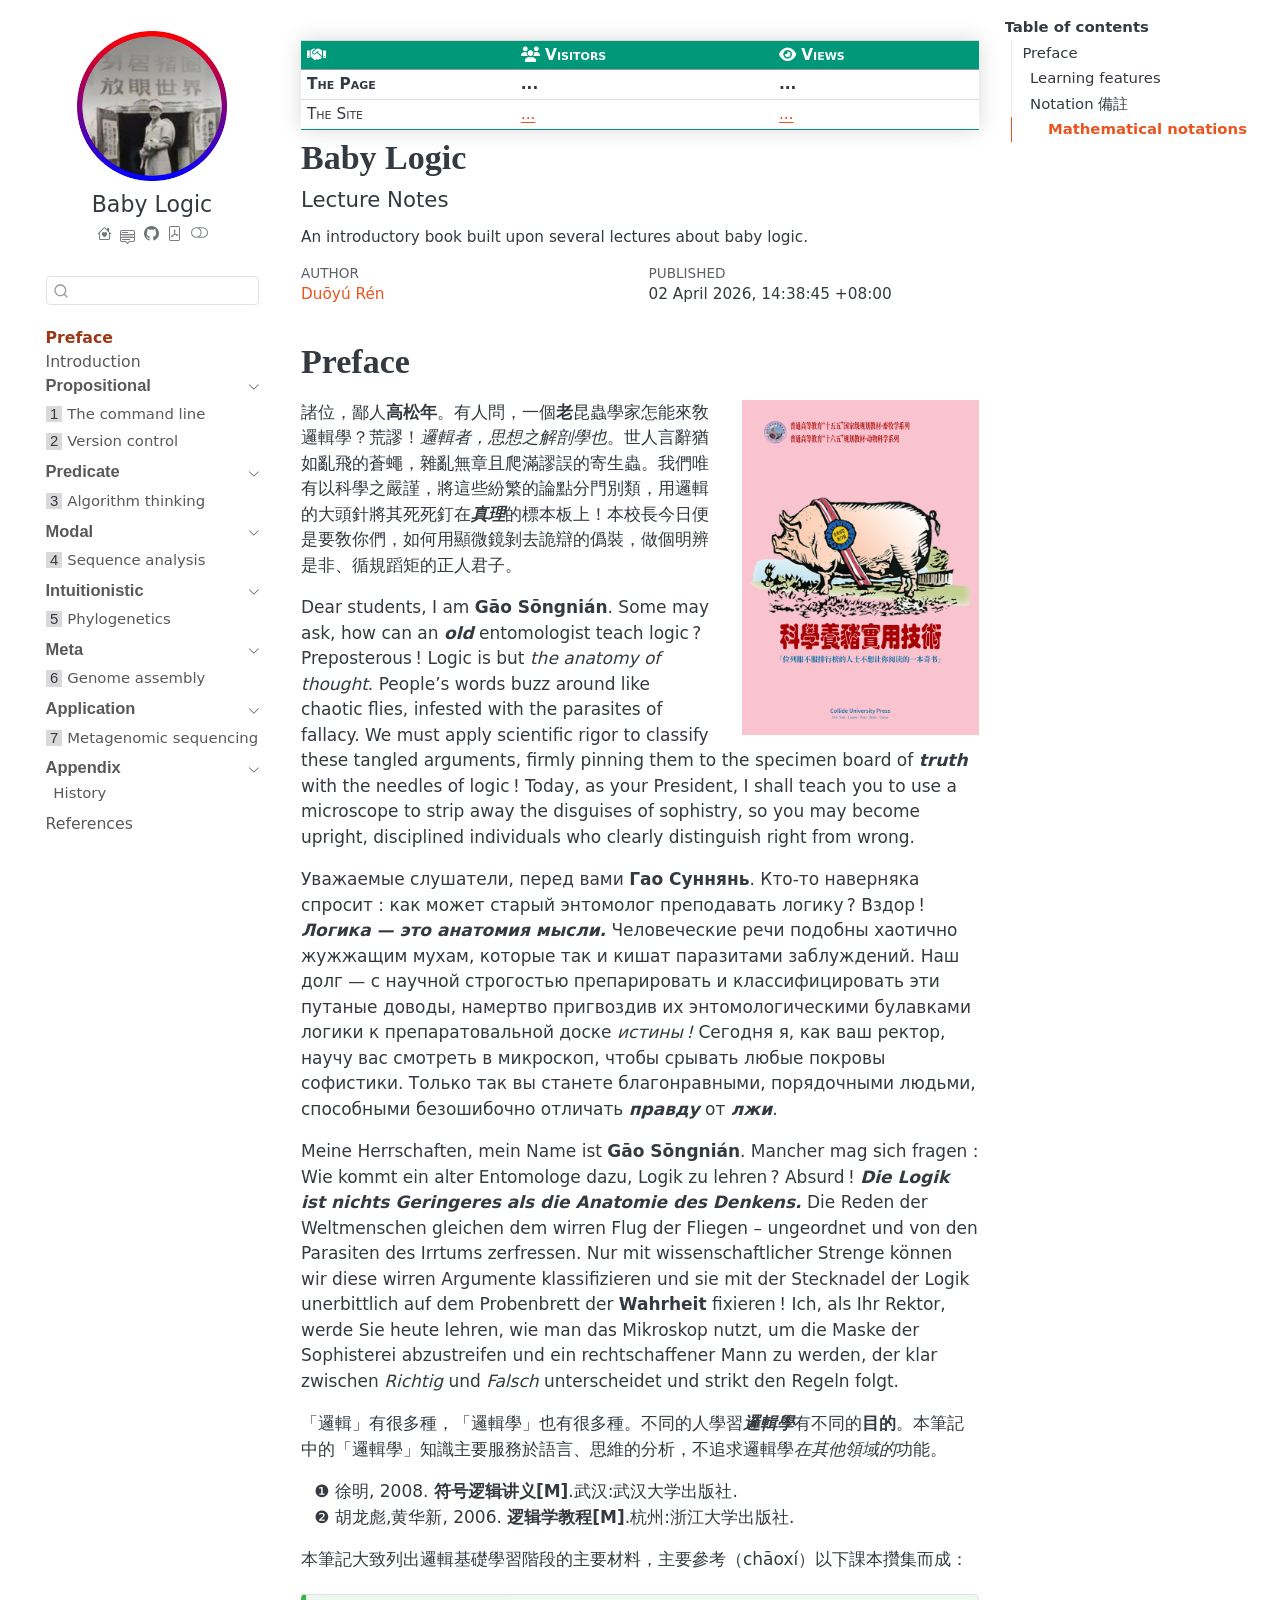
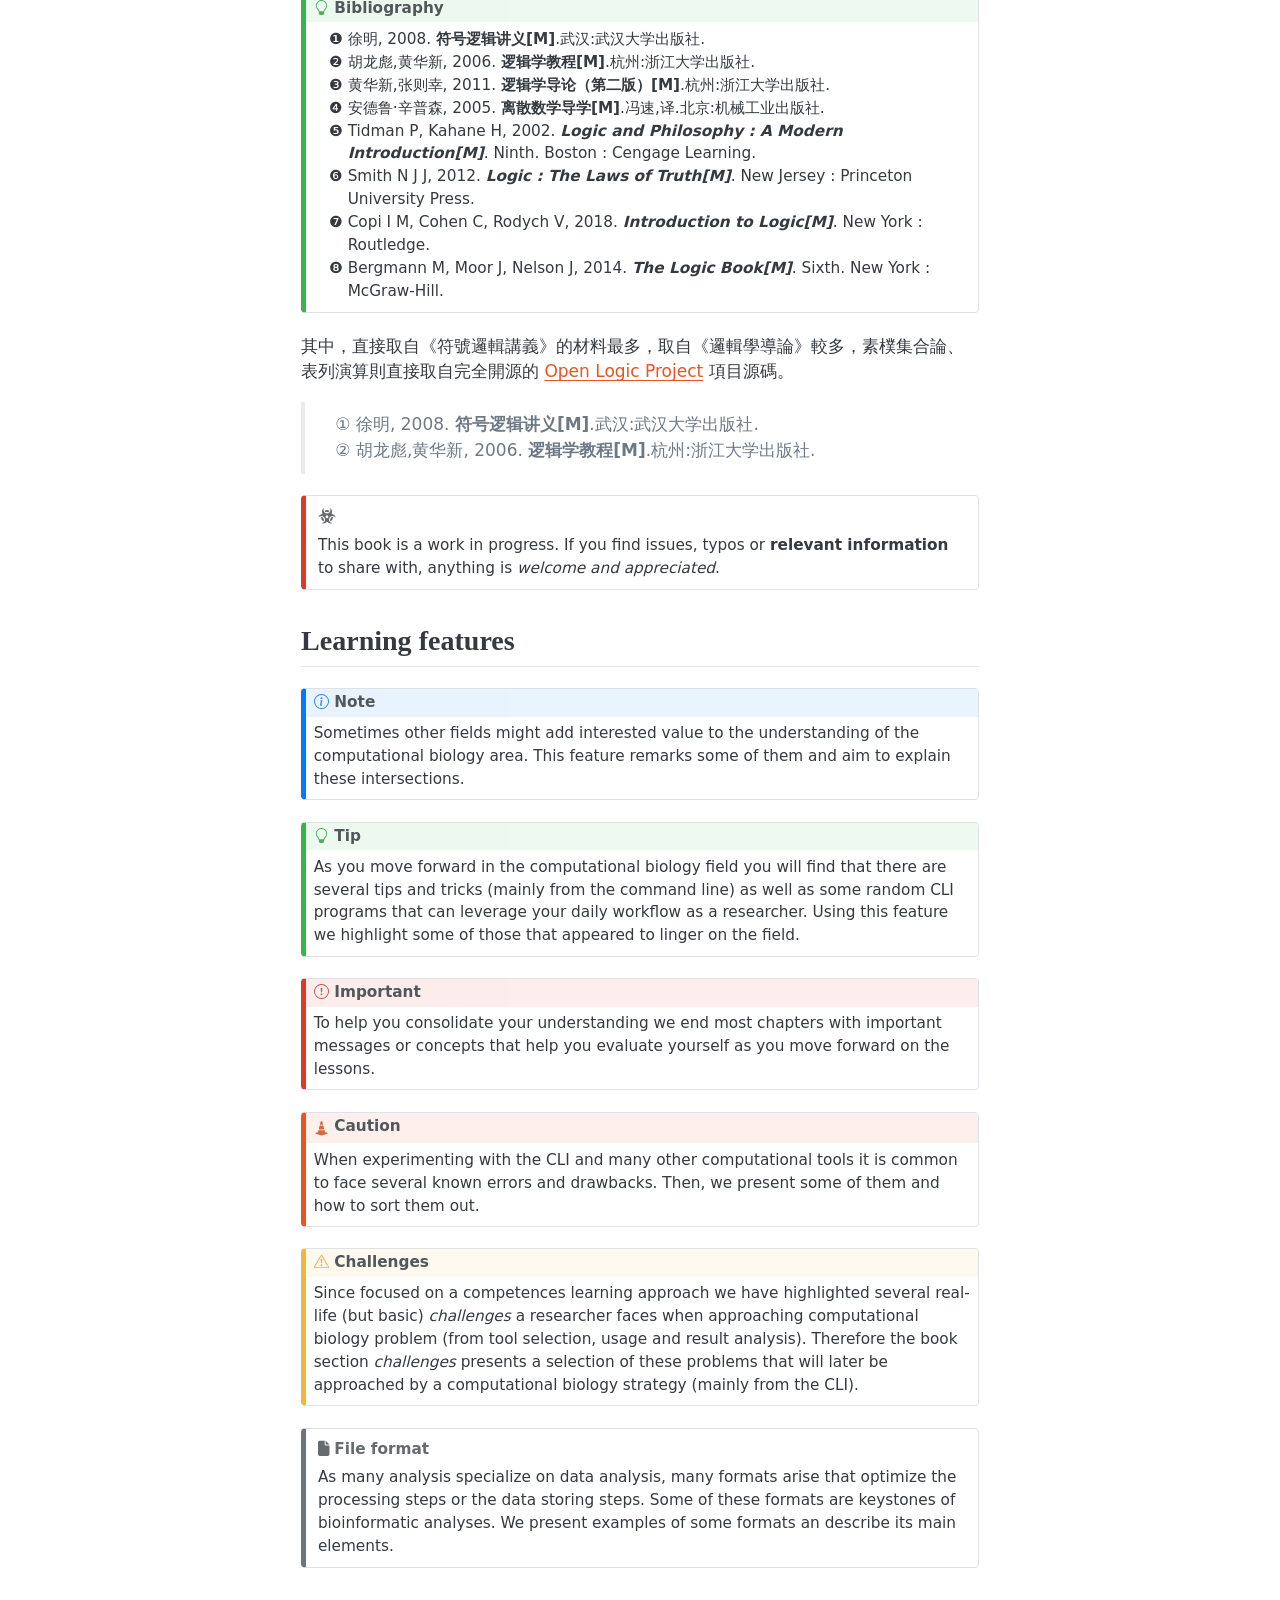
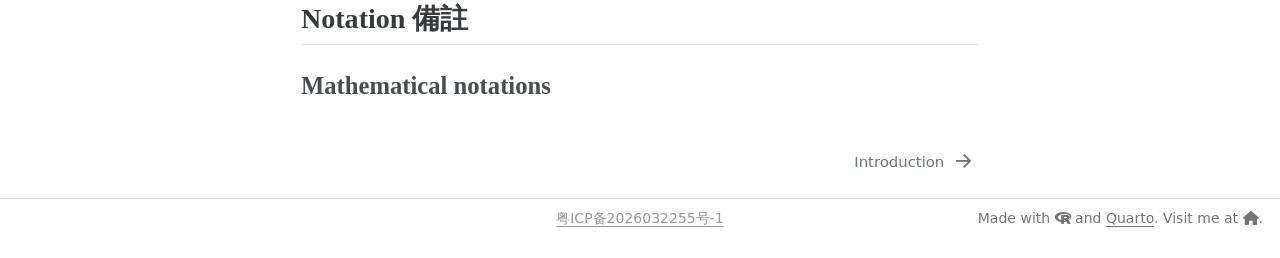
==== commit 665cb711: "font css using EOP static links" ====
--- a/index.html
+++ b/index.html
@@ -47,9 +47,9 @@
 <link href="site_libs/quarto-html/quarto-syntax-highlighting-85f4aec761f8823e39ddd4cd83c1d53e.css" rel="stylesheet" class="quarto-color-scheme-extra" id="quarto-text-highlighting-styles">
 <script src="site_libs/bootstrap/bootstrap.min.js"></script>
 <link href="site_libs/bootstrap/bootstrap-icons.css" rel="stylesheet">
-<link href="site_libs/bootstrap/bootstrap-60a75698c784d3ad099ed165beb0cb77.min.css" rel="stylesheet" append-hash="true" class="quarto-color-scheme" id="quarto-bootstrap" data-mode="light">
-<link href="site_libs/bootstrap/bootstrap-dark-488b43ba42b123ff7e7dbb4f66aa7647.min.css" rel="stylesheet" append-hash="true" class="quarto-color-scheme quarto-color-alternate" id="quarto-bootstrap" data-mode="dark">
-<link href="site_libs/bootstrap/bootstrap-60a75698c784d3ad099ed165beb0cb77.min.css" rel="stylesheet" append-hash="true" class="quarto-color-scheme-extra" id="quarto-bootstrap" data-mode="light">
+<link href="site_libs/bootstrap/bootstrap-c71874121b1d448fb5bb1bf72927d7a7.min.css" rel="stylesheet" append-hash="true" class="quarto-color-scheme" id="quarto-bootstrap" data-mode="light">
+<link href="site_libs/bootstrap/bootstrap-dark-2bbee73fc410514734cd0c662dcc41da.min.css" rel="stylesheet" append-hash="true" class="quarto-color-scheme quarto-color-alternate" id="quarto-bootstrap" data-mode="dark">
+<link href="site_libs/bootstrap/bootstrap-c71874121b1d448fb5bb1bf72927d7a7.min.css" rel="stylesheet" append-hash="true" class="quarto-color-scheme-extra" id="quarto-bootstrap" data-mode="light">
 <link href="site_libs/quarto-contrib/fontawesome6-0.1.0/all.css" rel="stylesheet">
 <link href="site_libs/quarto-contrib/fontawesome6-0.1.0/latex-fontsize.css" rel="stylesheet">
 <script id="quarto-search-options" type="application/json">{
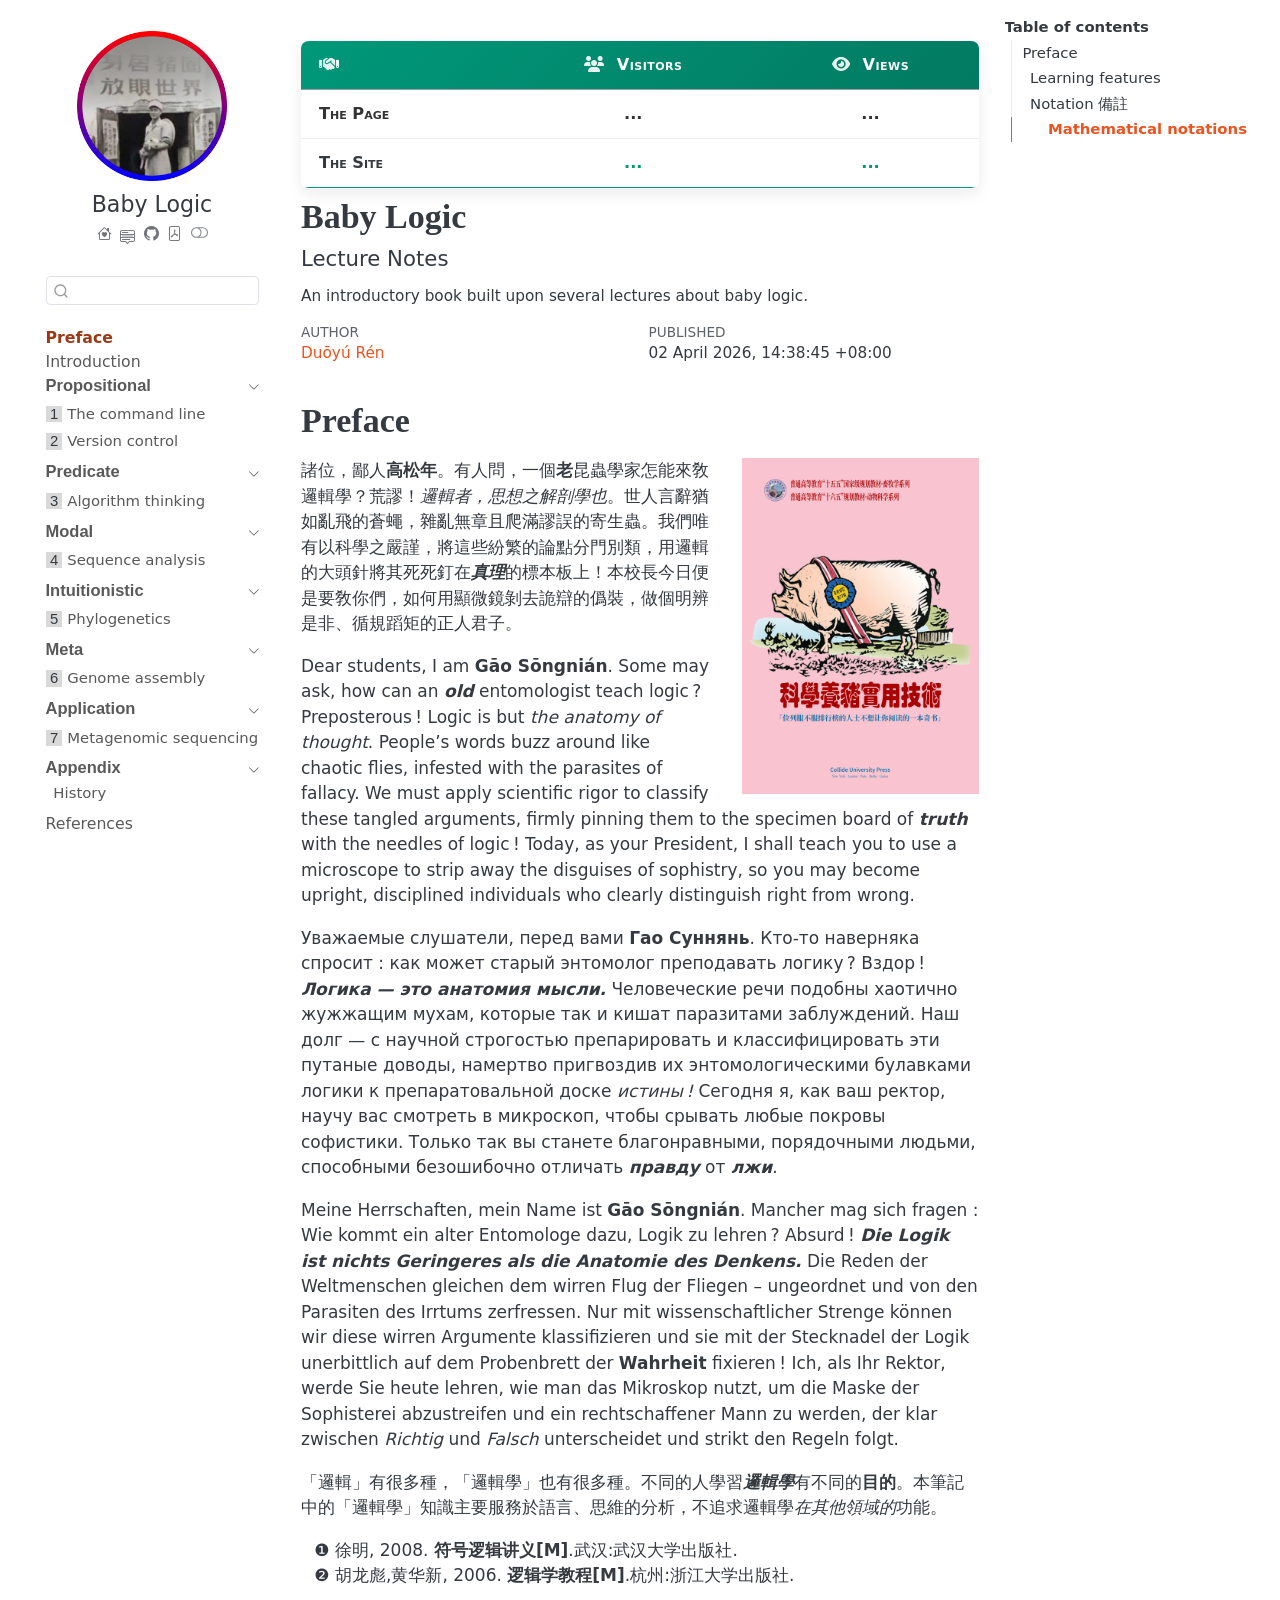
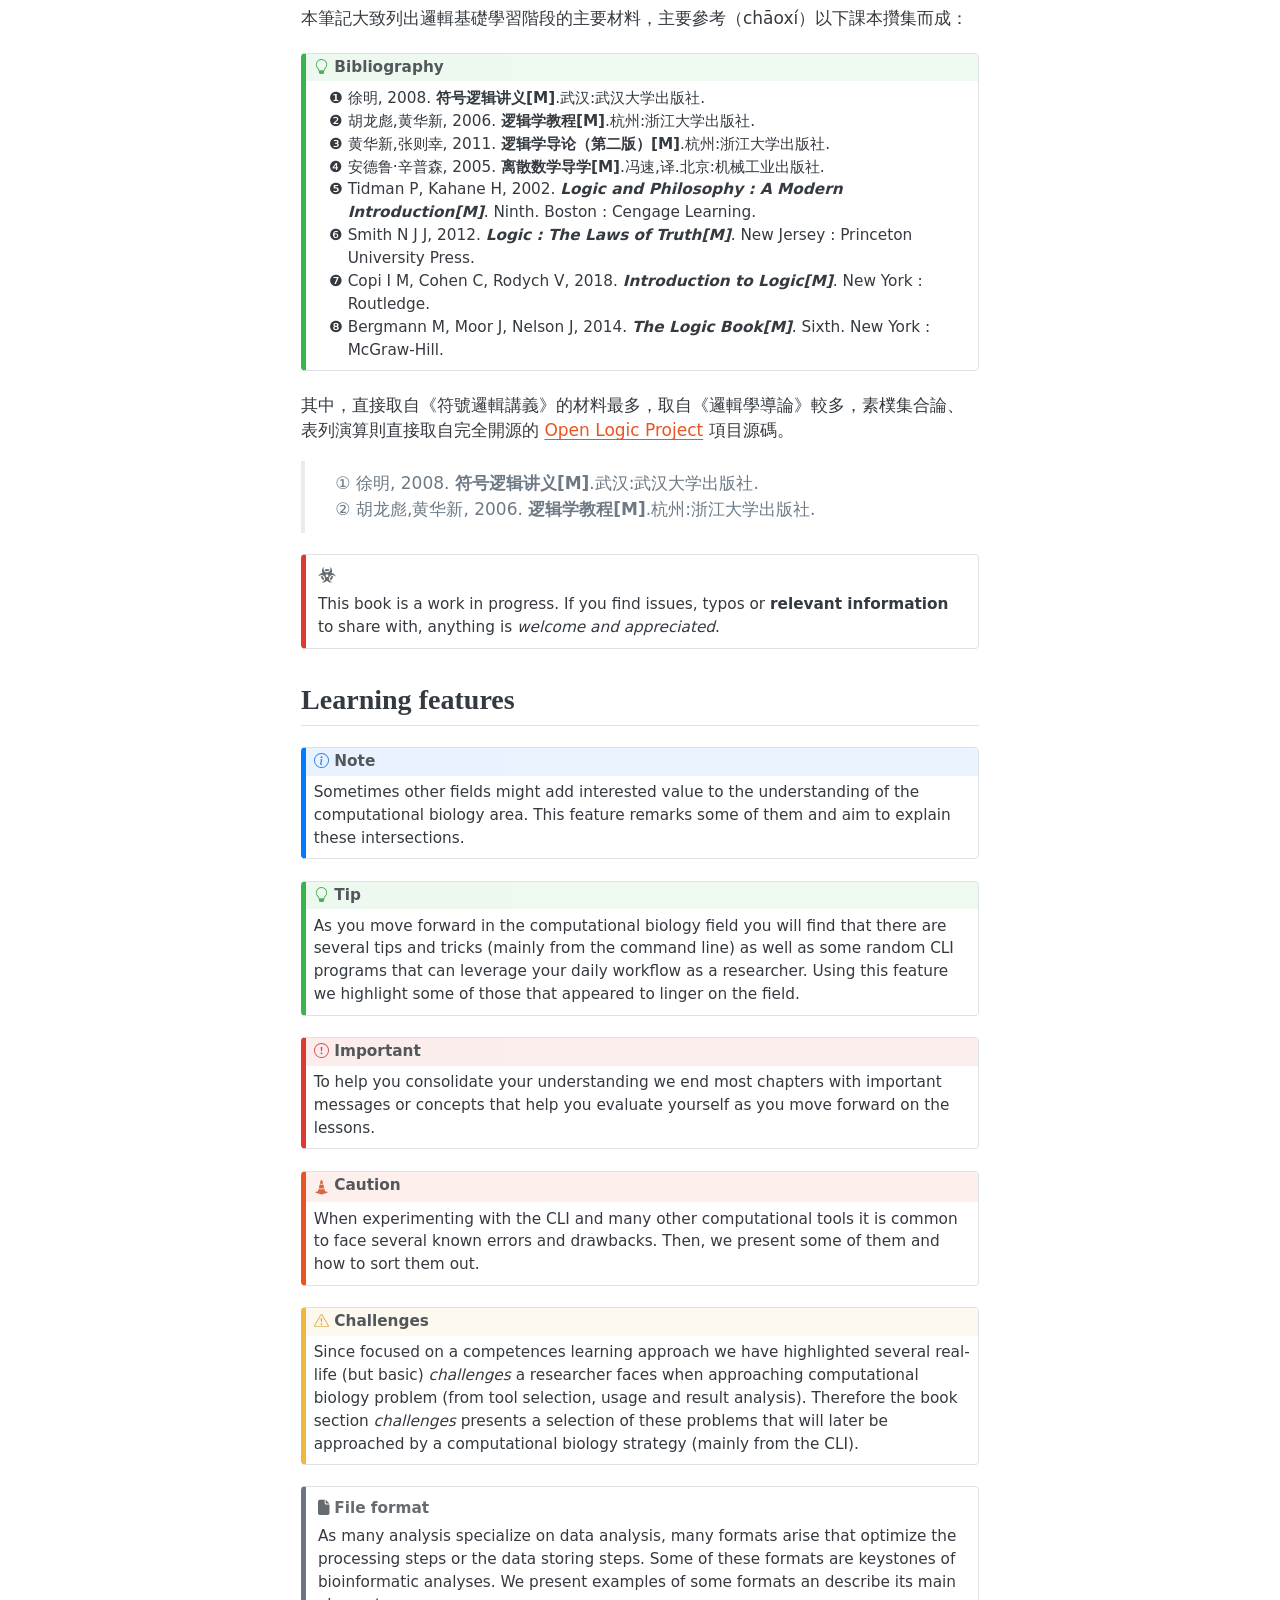
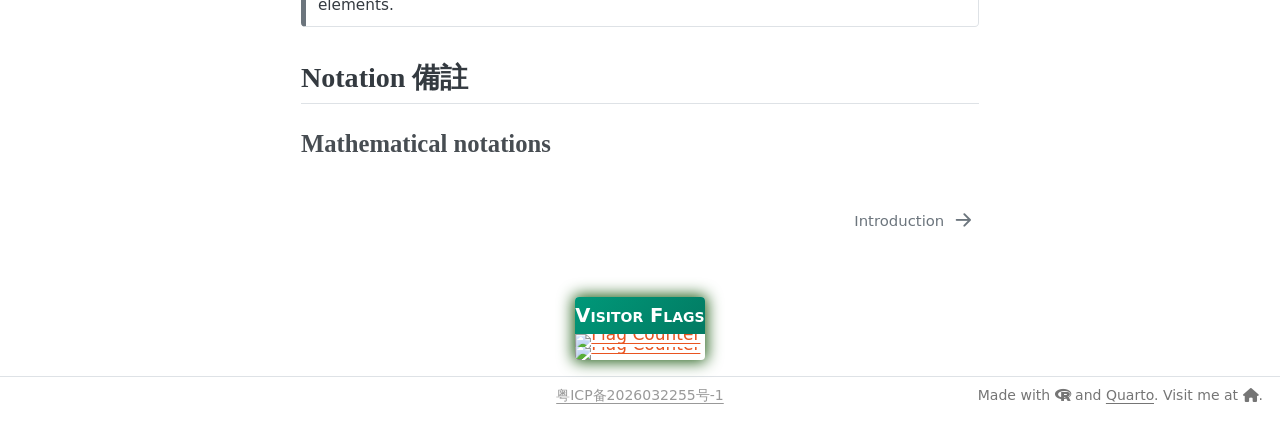
==== commit be24a1d4: "visitor flags added" ====
--- a/index.html
+++ b/index.html
@@ -488,36 +488,82 @@
 <main class="content" id="quarto-document-content">
 
 <style>
+/* 1. 整個表格的外框與基礎設置 */
 .styled-table {
     border-collapse: collapse;
-    /* margin: 0px 0;  */
-    font-size: 0.9em;
+    margin: 20px auto; /* 讓表格在容器中置中，並保留上下間距 */
+    font-size: 0.95em;
     font-variant: small-caps;
-    /* font-family: "Helvetica Neue", "Arial", 'Noto Sans TC', 'Noto Sans SC', "system-ui", "-apple-system", "BlinkMacSystemFont", "Segoe UI", "PingFang SC", "Source Han Sans SC", "Noto Sans CJK SC", "WenQuanYi Micro Hei", "Microsoft YaHei", "微软雅黑", sans-serif; */
-    min-width: 200px;
-    box-shadow: 0 0 20px rgba(0, 0, 0, 0.15);
-}
+    min-width: 280px;
+    max-width: 800px;
+    box-shadow: 0 5px 15px rgba(0, 0, 0, 0.08); /* 更柔和現代的陰影 */
+    border-radius: 8px; /* 增加圓角 */
+    overflow: hidden; /* 隱藏溢出，讓圓角能切到標題列 */
+    background-color: #ffffff;
+}
+
+/* 2. 標題列 (Thead) 美化 */
 .styled-table thead tr {
-    background-color: #009879;
+    background: linear-gradient(135deg, #009879, #027a62); /* 加上微漸變，質感更好 */
     color: #ffffff;
     text-align: left;
-}
+    letter-spacing: 0.5px; /* 字距微調 */
+}
+
+/* 3. 儲存格內邊距與對齊 */
 .styled-table th,
 .styled-table td {
-    padding: 3px 6px;
-}
+    padding: 12px 18px; /* 加大留白，看起來更舒爽 */
+    text-align: center; /* 數字置中對齊 */
+}
+
+/* 讓第一欄 (The Page / The Site) 靠左對齊 */
+.styled-table th:first-of-type,
+.styled-table td:first-of-type {
+    text-align: left;
+    font-weight: bold;
+}
+
+/* 4. 內容列 (Tbody) 與邊框 */
 .styled-table tbody tr {
-    border-bottom: 1px solid #dddddd;
-}
-.styled-table tbody tr:nth-of-type(even) {
-    /* background-color: #f3f3f3; */
-}
+    border-bottom: 1px solid #ececec;
+    transition: background-color 0.2s ease; /* 加入滑鼠懸浮的漸變動畫 */
+}
+
+/* 滑鼠懸浮時的互動效果 */
+.styled-table tbody tr:hover {
+    background-color: #f4fbf9; /* 淺淺的薄荷綠，呼應主題色 */
+}
+
+/* 表格最後一行的底部加粗收尾 */
 .styled-table tbody tr:last-of-type {
-    border-bottom: 1.5px solid #009879;
-}
+    border-bottom: 2px solid #009879;
+}
+
+/* 5. 特別強調的列 */
 .styled-table tbody tr.active-row {
     font-weight: bold;
-    /* color: #009879; */
+    color: #333333;
+}
+
+/* 6. 美化表格內的連結 (a 標籤) */
+.styled-table a {
+    color: #009879;
+    text-decoration: none;
+    font-weight: bold;
+    border-bottom: 1px dashed transparent;
+    transition: all 0.2s ease;
+}
+
+.styled-table a:hover {
+    color: #027a62;
+    border-bottom: 1px dashed #027a62; /* 懸浮時出現虛線底線 */
+}
+
+/* 7. 微調 FontAwesome 圖標間距 */
+.styled-table th span[class^="fa-"] {
+    margin-right: 6px; /* 讓圖示跟文字不要黏在一起 */
+    opacity: 0.9;
 }
 </style>
 <script defer="" src="https://busuanzi.9420.ltd/js"></script>
@@ -539,19 +585,11 @@
 </tr>
 <tr class="even">
 <td style="text-align: left;">The Site</td>
-<td><a href="https://duoyu.ren"><span id="busuanzi_site_uv">...</span></a></td>
+<td><a href="https://philogic.cn"><span id="busuanzi_site_uv">...</span></a></td>
 <td><a href="https://info.flagcounter.com/SonU"><span id="busuanzi_site_pv">...</span></a></td>
 </tr>
 </tbody>
 </table>
-
-<!--
-<div class="busuanzi">
-<span> <!-- busuanziAltPageUV  
-<i class="fa-solid fa-handshake"></i> <b>The Page</b>: <i class="fa-solid fa-users"></i> <b style="color:red;"><span id="busuanzi_page_uv">...</span></b> Visitors, <i class="fa-solid fa-eye"></i> <b style="color:red;"><span id="busuanzi_page_pv">...</span></b> Views; <b>The Site</b>: <i class="fa-solid fa-users"></i> <b><span id="busuanzi_site_uv">...</span></b> Visitors, <i class="fa-solid fa-eye"></i> <b><span id="busuanzi_site_pv">...</span></b> Views.
-</span>
-</div>
--->
 
 <header id="title-block-header" class="quarto-title-block default">
 <div class="quarto-title">
@@ -737,6 +775,98 @@
 </section>
 
 </main> <!-- /main -->
+<style>
+/* Visitor Flags css */
+
+/* 1. 主體容器佈局 */
+.mainbody {
+  display: flex;
+  justify-content: center;
+  align-items: center;
+  flex-direction: column;
+  flex-wrap: wrap;
+}
+
+/* 2. 卡片外框 */
+.flag {
+  margin: 1.5em 0 0.9em 0;
+  max-width: 800px;
+  box-shadow: 0 0px 15px 2px rgb(32, 94, 22);
+  border-radius: 4px;
+  overflow: hidden;
+  background-color: $pink;
+}
+
+/* 3. 標題區域 */
+.flag-title {
+  display: block;
+  text-align: center;
+  background: linear-gradient(135deg, #009879, #027a62); /* 加上微漸變，質感更好 */
+    color: #ffffff;
+  margin: 0;
+  padding: 12px 0;
+  font-size: 115%;
+  line-height: .7;
+  font-variant: small-caps;
+  font-weight: bold;
+}
+
+/* 4. 圖片的父容器：清除所有預設間距與行高 */
+.flagcol,
+#flag-container {
+  width: 100%;
+  margin: 0;
+  padding: 0;
+  line-height: 0;
+  overflow: hidden; /* 【關鍵】配合圖片負邊距，將超出的白邊隱藏 */
+}
+
+/* 5. 確保 <a> 和 <img> 變成區塊元素，徹底消除圖片底部的 baseline 空隙 */
+.flagcol a,
+#flag-container a {
+  display: block;
+  margin: 0;
+  padding: 0;
+  line-height: 0;
+}
+
+.flagcol img,
+#flag-container img {
+  display: block;
+  width: 100%;
+  height: auto;
+  padding: 0;
+}
+
+/* 
+  6. 【核心裁切去白邊技巧】 
+  由於 FlagCounter 圖片「內部」自帶白色邊距，
+  使用百分比的負 margin 將圖片往上下拉扯，將白邊藏進父容器外並縮減整體高度。
+*/
+
+/* 針對 img1 (國旗列) */
+.flagcol img {
+  margin-top: 0.1%;    /* 裁切圖片上方的白邊 */
+  margin-bottom: -3%; /* 裁切圖片下方的白邊 (與 img2 接壤處) */
+}
+
+/* 針對 img2 (地圖) */
+#flag-container img {
+  margin-top: -1.65%;    /* 裁切圖片上方的白邊 */
+  margin-bottom: -0.1%; /* 裁切圖片下方的白邊 (卡片最底部) */
+}
+</style>
+<div class="mainbody">
+<div class="flag">
+<p class="flag-title">Visitor Flags</p>
+<div class="flagcol">
+<a href="https://info.flagcounter.com/j4n3"><img src="https://s11.flagcounter.com/countxl/j4n3/bg_FFFFFF/txt_586E75/border_FDF7E3/columns_8/maxflags_8/viewers_3/labels_1/pageviews_0/flags_0/percent_0/" alt="Flag Counter" border="0"></a>
+</div>
+<div id="flag-container">
+<a href="https://info.flagcounter.com/SonU"><img src="https://s01.flagcounter.com/map/SonU/size_l/txt_586E75/border_FDF7E3/pageviews_1/viewers_3/flags_0/" alt="Flag Counter" border="0"></a>
+</div>
+</div>
+</div>
 <script id="quarto-html-after-body" type="application/javascript">
   window.document.addEventListener("DOMContentLoaded", function (event) {
     // Ensure there is a toggle, if there isn't float one in the top right
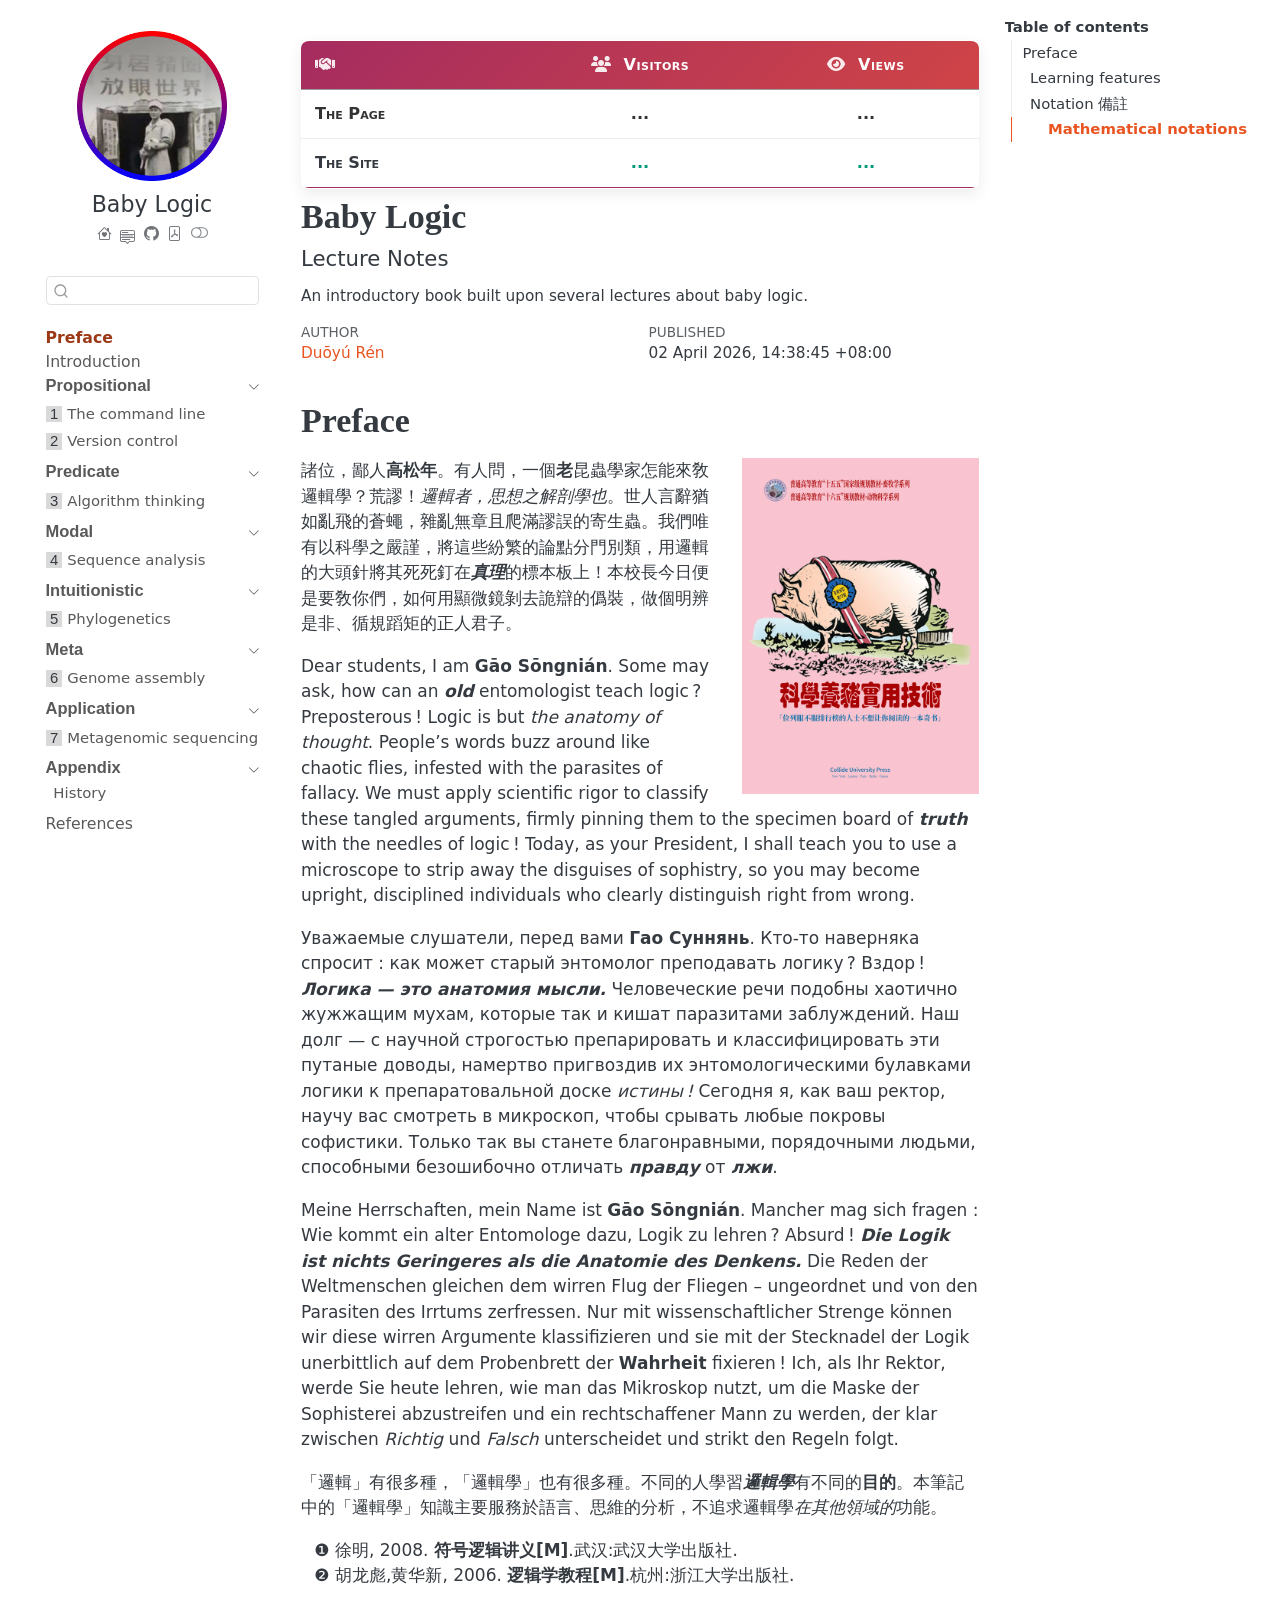
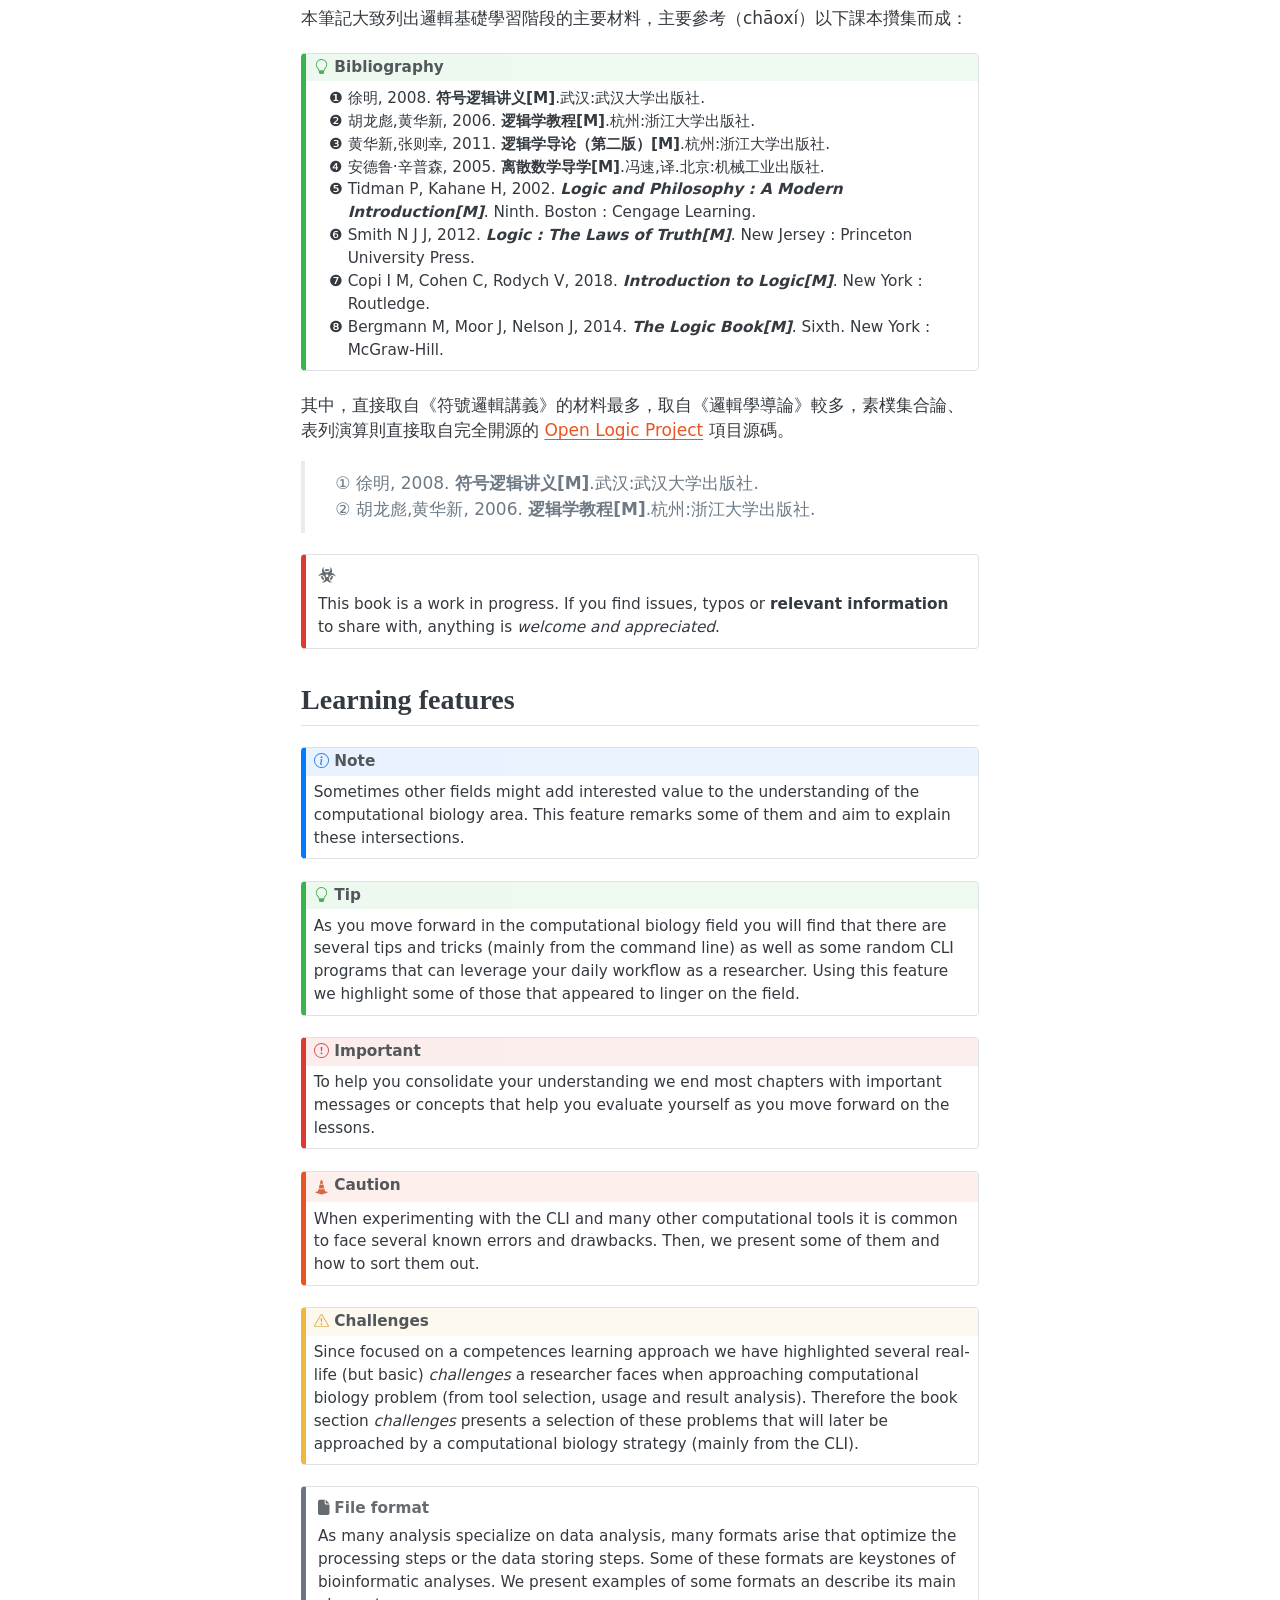
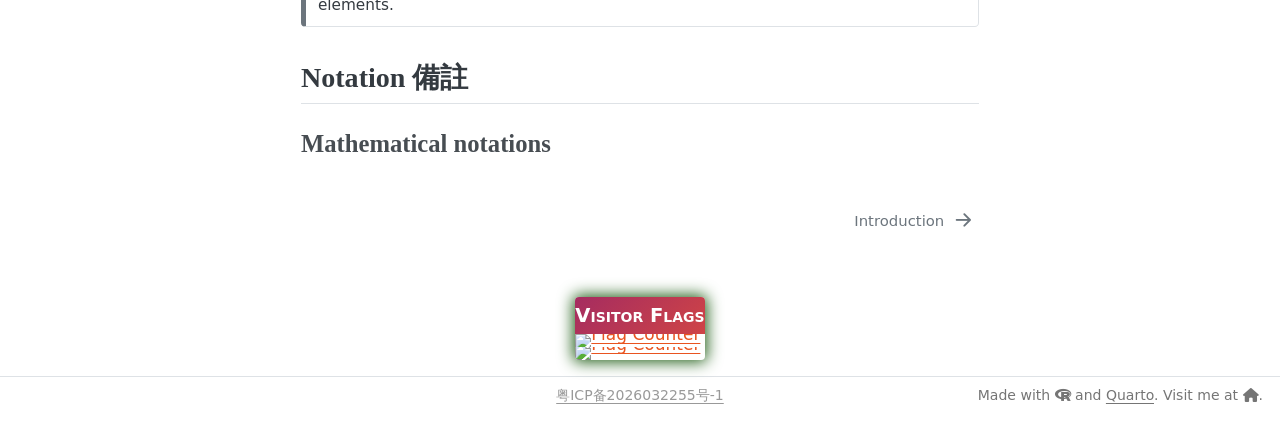
==== commit d4cefb70: "visitor flags updated" ====
--- a/index.html
+++ b/index.html
@@ -488,65 +488,65 @@
 <main class="content" id="quarto-document-content">
 
 <style>
-/* 1. 整個表格的外框與基礎設置 */
+/* 1) 基礎 */
 .styled-table {
     border-collapse: collapse;
-    margin: 20px auto; /* 讓表格在容器中置中，並保留上下間距 */
+    margin: 20px auto;
+    width: min(100%, 800px);          /* 關鍵：自適應容器寬度 */
+    min-width: 280px;
+    box-shadow: 0 5px 15px rgba(0, 0, 0, 0.08);
+    border-radius: 8px;
+    overflow: hidden;
+    background-color: #ffffff;
+    table-layout: fixed;              /* 關鍵：固定欄寬，避免內容撐爆 */
     font-size: 0.95em;
     font-variant: small-caps;
-    min-width: 280px;
-    max-width: 800px;
-    box-shadow: 0 5px 15px rgba(0, 0, 0, 0.08); /* 更柔和現代的陰影 */
-    border-radius: 8px; /* 增加圓角 */
-    overflow: hidden; /* 隱藏溢出，讓圓角能切到標題列 */
-    background-color: #ffffff;
-}
-
-/* 2. 標題列 (Thead) 美化 */
+}
+
+/* 2) 表頭 */
 .styled-table thead tr {
     background: linear-gradient(135deg, #009879, #027a62); /* 加上微漸變，質感更好 */
+    background: linear-gradient(135deg, #A52C60, #CF4446);
     color: #ffffff;
     text-align: left;
-    letter-spacing: 0.5px; /* 字距微調 */
-}
-
-/* 3. 儲存格內邊距與對齊 */
+    letter-spacing: 0.5px;
+}
+
+/* 3) 儲存格 */
 .styled-table th,
 .styled-table td {
-    padding: 12px 18px; /* 加大留白，看起來更舒爽 */
-    text-align: center; /* 數字置中對齊 */
-}
-
-/* 讓第一欄 (The Page / The Site) 靠左對齊 */
+    padding: 12px 14px;               /* 桌面先稍微收窄 */
+    text-align: center;
+    vertical-align: middle;
+    white-space: nowrap;              /* 關鍵：避免 Visitors / Views 被拆行 */
+    overflow: hidden;
+    text-overflow: ellipsis;
+}
+
 .styled-table th:first-of-type,
 .styled-table td:first-of-type {
     text-align: left;
     font-weight: bold;
 }
 
-/* 4. 內容列 (Tbody) 與邊框 */
+/* 4) tbody */
 .styled-table tbody tr {
     border-bottom: 1px solid #ececec;
-    transition: background-color 0.2s ease; /* 加入滑鼠懸浮的漸變動畫 */
-}
-
-/* 滑鼠懸浮時的互動效果 */
+    transition: background-color 0.2s ease;
+}
 .styled-table tbody tr:hover {
-    background-color: #f4fbf9; /* 淺淺的薄荷綠，呼應主題色 */
-}
-
-/* 表格最後一行的底部加粗收尾 */
+    background-color: #f4fbf9;
+}
 .styled-table tbody tr:last-of-type {
     border-bottom: 2px solid #009879;
-}
-
-/* 5. 特別強調的列 */
+    border-bottom: 2px solid #A52C60;
+}
 .styled-table tbody tr.active-row {
     font-weight: bold;
     color: #333333;
 }
 
-/* 6. 美化表格內的連結 (a 標籤) */
+/* 5) 連結 */
 .styled-table a {
     color: #009879;
     text-decoration: none;
@@ -554,16 +554,50 @@
     border-bottom: 1px dashed transparent;
     transition: all 0.2s ease;
 }
-
 .styled-table a:hover {
     color: #027a62;
-    border-bottom: 1px dashed #027a62; /* 懸浮時出現虛線底線 */
-}
-
-/* 7. 微調 FontAwesome 圖標間距 */
+    border-bottom: 1px dashed #027a62;
+}
+
+/* 6) 圖示 */
 .styled-table th span[class^="fa-"] {
-    margin-right: 6px; /* 讓圖示跟文字不要黏在一起 */
+    margin-right: 6px;
     opacity: 0.9;
+}
+
+/* 7) 平板/手機適配 */
+@media (max-width: 768px) {
+    .styled-table {
+        font-size: 0.9em;
+        border-radius: 6px;
+        font-variant: normal;         /* 小螢幕建議關閉 small-caps，更省寬 */
+    }
+
+    .styled-table th,
+    .styled-table td {
+        padding: 10px 8px;            /* 關鍵：大幅降低左右留白 */
+    }
+
+    .styled-table th span[class^="fa-"] {
+        margin-right: 4px;
+    }
+}
+
+/* 8) 超小螢幕 */
+@media (max-width: 420px) {
+    .styled-table {
+        font-size: 0.84em;
+    }
+
+    .styled-table th,
+    .styled-table td {
+        padding: 8px 6px;
+    }
+
+    /* 可選：略縮短表頭字距 */
+    .styled-table thead tr {
+        letter-spacing: 0.2px;
+    }
 }
 </style>
 <script defer="" src="https://busuanzi.9420.ltd/js"></script>
@@ -802,6 +836,7 @@
   display: block;
   text-align: center;
   background: linear-gradient(135deg, #009879, #027a62); /* 加上微漸變，質感更好 */
+  background: linear-gradient(135deg, #A52C60, #CF4446);
     color: #ffffff;
   margin: 0;
   padding: 12px 0;
@@ -860,10 +895,10 @@
 <div class="flag">
 <p class="flag-title">Visitor Flags</p>
 <div class="flagcol">
-<a href="https://info.flagcounter.com/j4n3"><img src="https://s11.flagcounter.com/countxl/j4n3/bg_FFFFFF/txt_586E75/border_FDF7E3/columns_8/maxflags_8/viewers_3/labels_1/pageviews_0/flags_0/percent_0/" alt="Flag Counter" border="0"></a>
+<a href="https://info.flagcounter.com/9rim"><img src="https://s01.flagcounter.com/countxl/9rim/bg_FFFFFF/txt_000000/border_FDF7E3/columns_8/maxflags_8/viewers_3/labels_1/pageviews_0/flags_0/percent_0/" alt="Flag Counter" border="0"></a>
 </div>
 <div id="flag-container">
-<a href="https://info.flagcounter.com/SonU"><img src="https://s01.flagcounter.com/map/SonU/size_l/txt_586E75/border_FDF7E3/pageviews_1/viewers_3/flags_0/" alt="Flag Counter" border="0"></a>
+<a href="https://info.flagcounter.com/6NJ5"><img src="https://s01.flagcounter.com/map/6NJ5/size_l/txt_000000/border_FDF7E3/pageviews_1/viewers_3/flags_0/" alt="Flag Counter" border="0"></a>
 </div>
 </div>
 </div>
@@ -1299,7 +1334,7 @@
     script.dataset.repo = "duoyuren/dom_luoji";
     script.dataset.repoId = "R_kgDOR115KQ";
     script.dataset.category = "General";
-    script.dataset.categoryId = "DIC_kwDOR115Kc4C5s-O";
+    script.dataset.categoryId = "";
     script.dataset.mapping = "title";
     script.dataset.reactionsEnabled = "1";
     script.dataset.emitMetadata = "0";
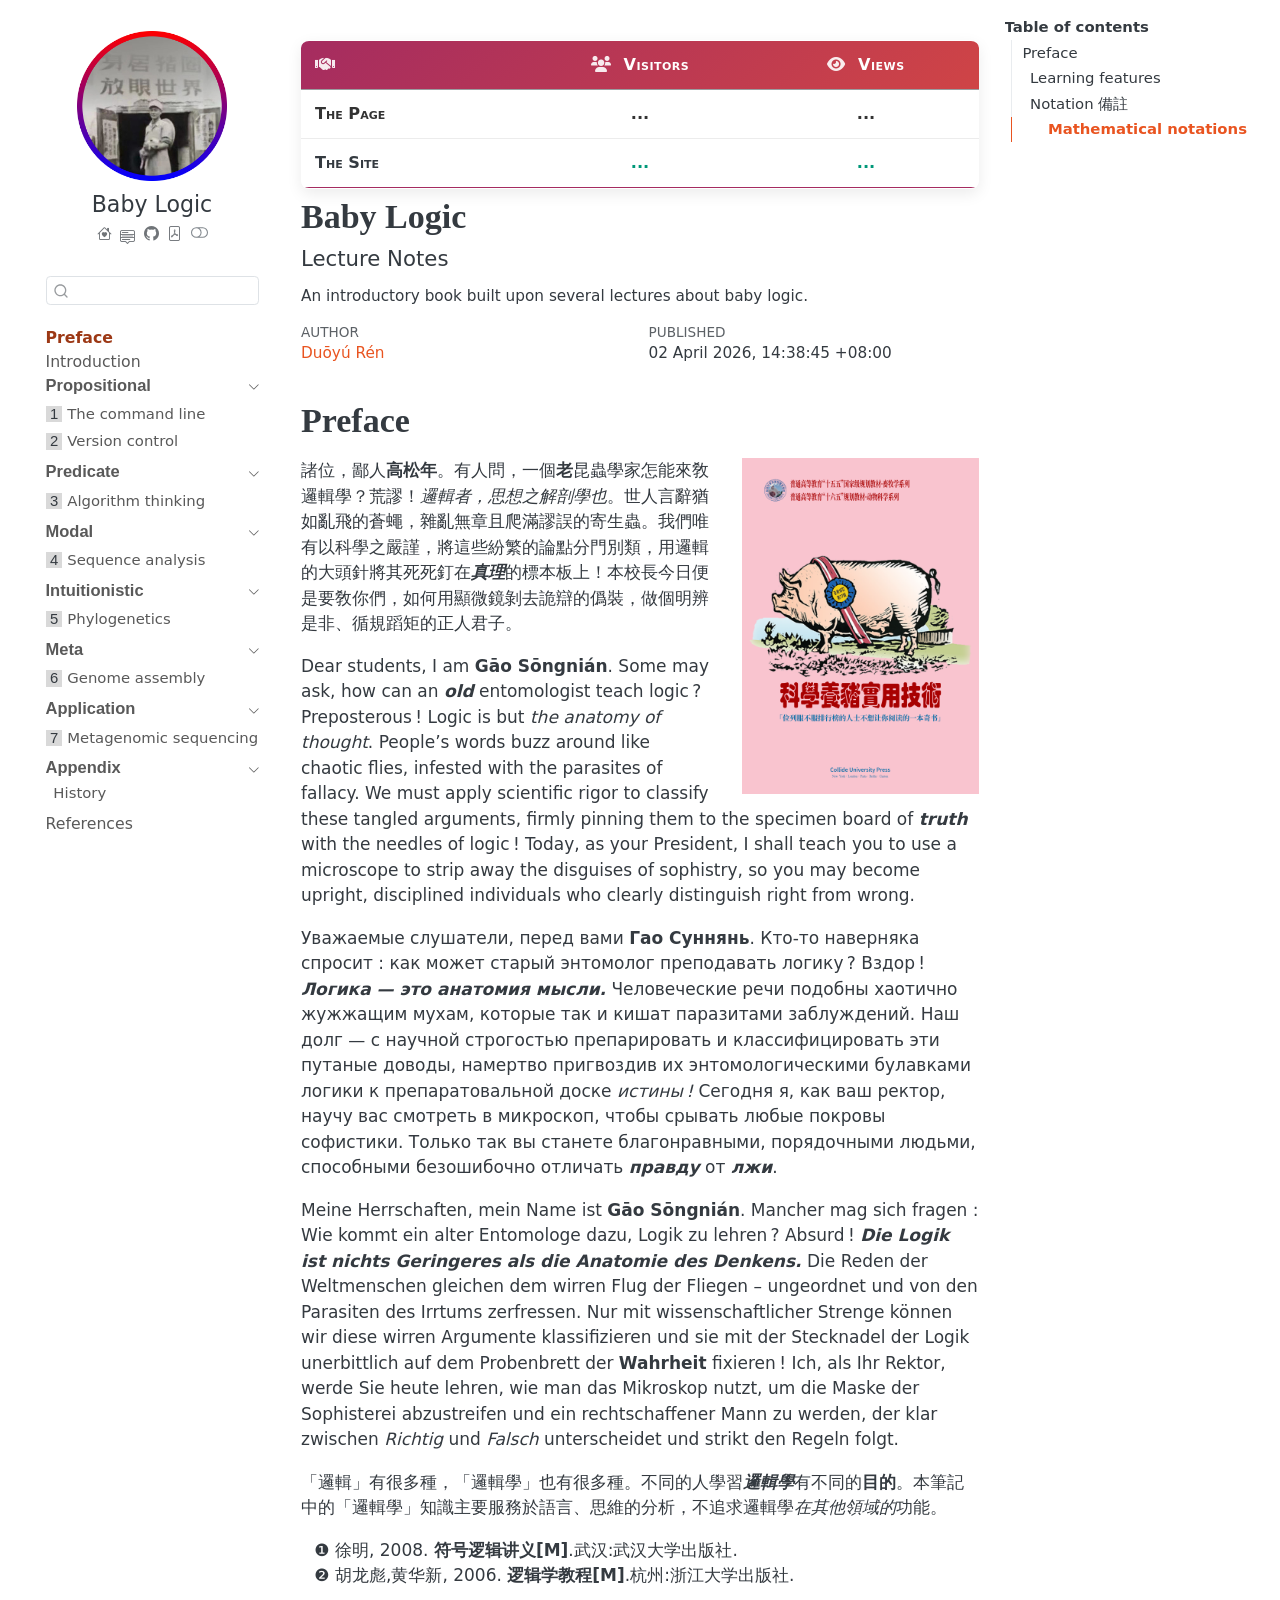
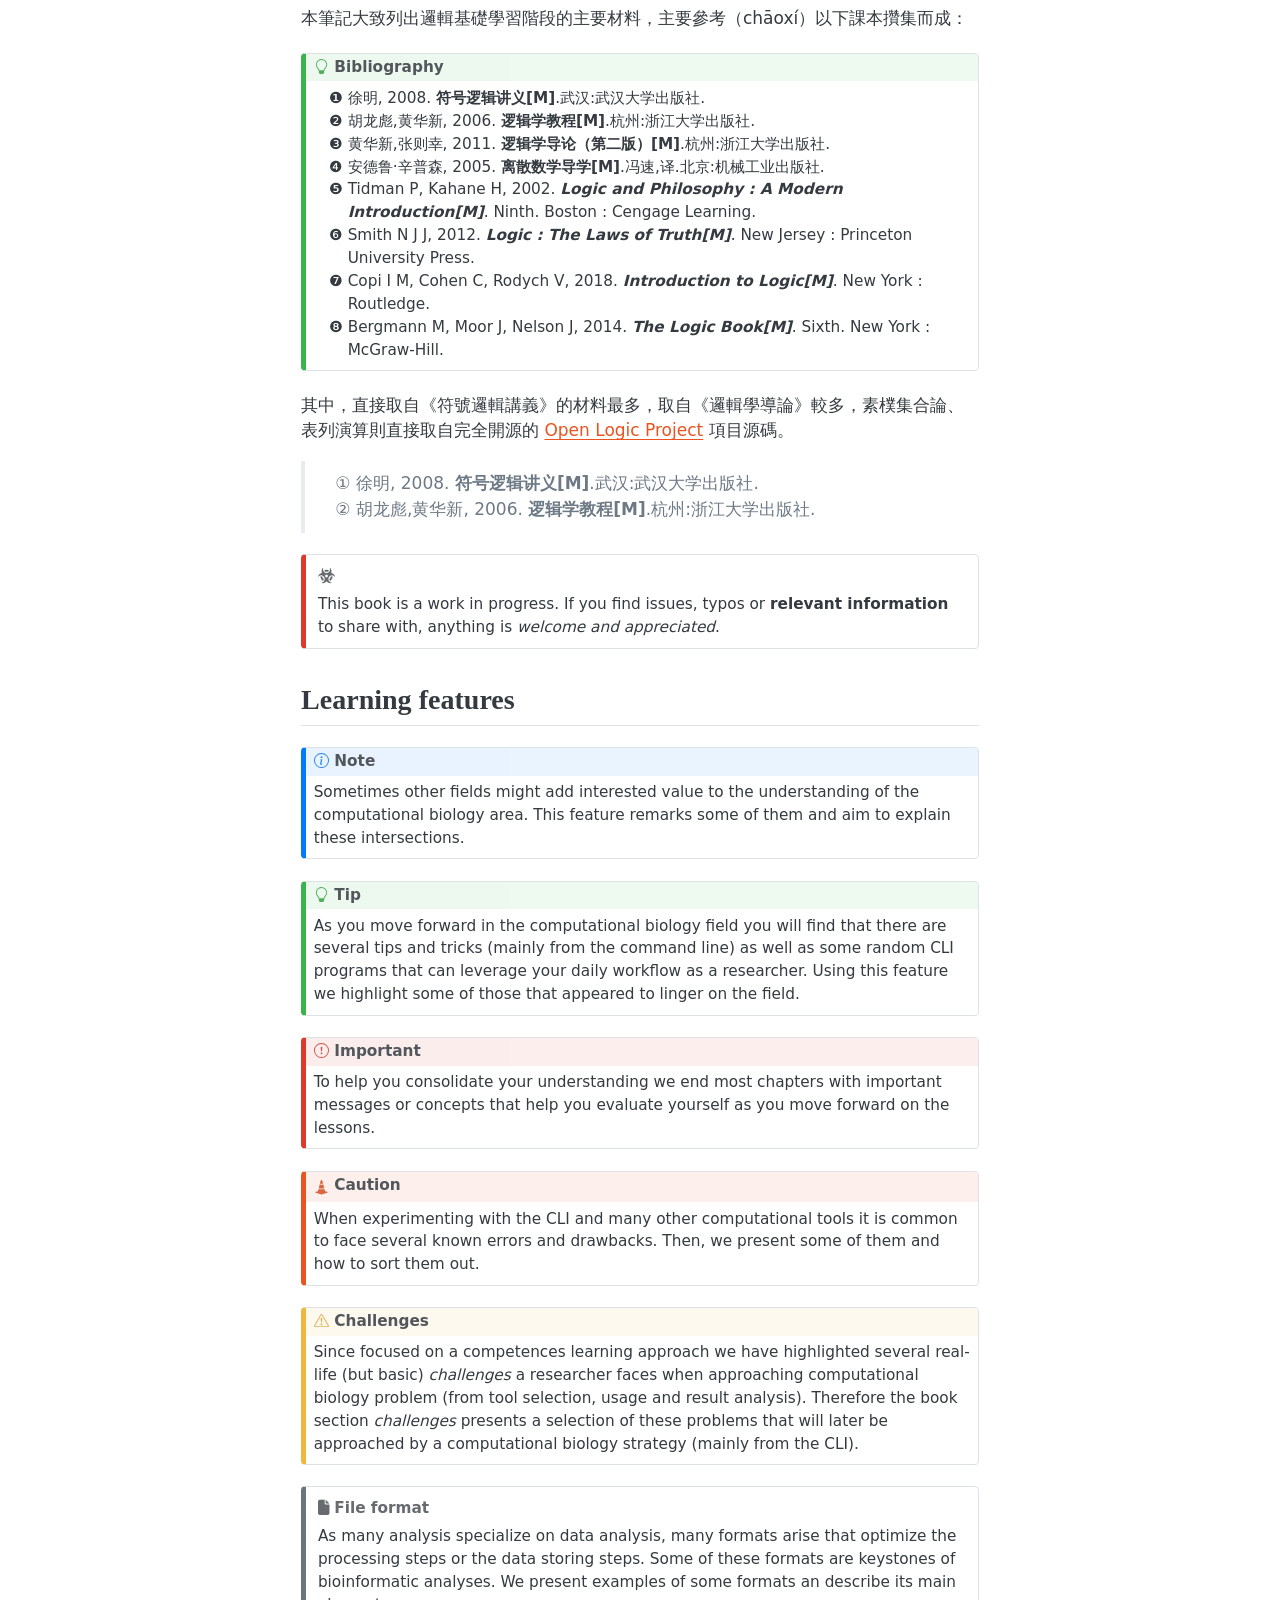
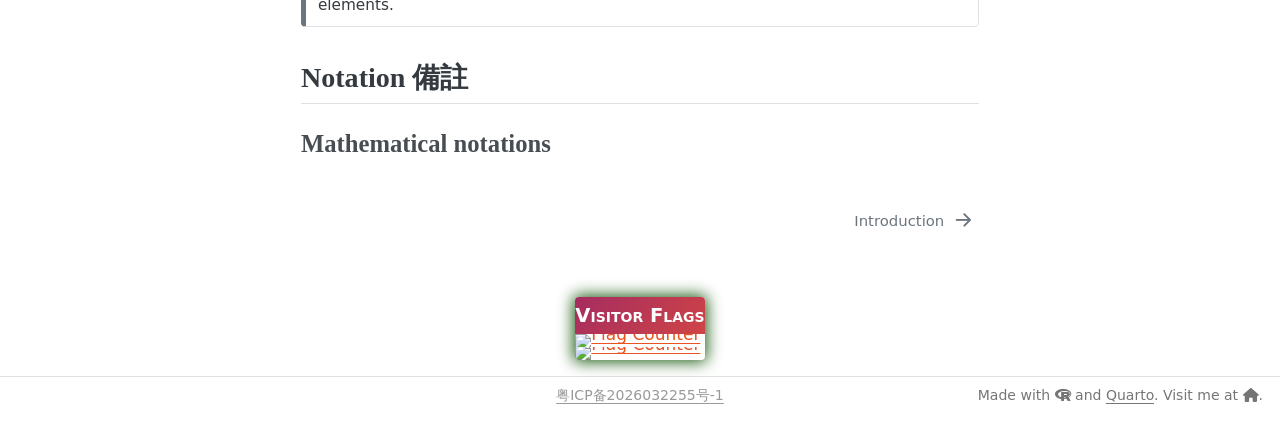
==== commit d5c805a0: "local fontsawesome added" ====
--- a/index.html
+++ b/index.html
@@ -79,7 +79,9 @@
     "search-label": "Search"
   }
 }</script>
-<link href="https://cdnjs.loli.net/ajax/libs/font-awesome/6.1.1/css/all.min.css" rel="stylesheet" data-external="1">
+<link href="https://static.philogic.cn/fonts/font-awesome/all.min.css" rel="stylesheet" data-external="1">
+<!-- <link href="https://cdnjs.loli.net/ajax/libs/font-awesome/6.1.1/css/all.min.css"
+rel="stylesheet" data-external="1"/>  -->
 <!-- https://u.sb/css-cdn/ 使用 cdnjs.loli.net 加速 cloudflare -->
 <!--
 <link href="https://cdnjs.cloudflare.com/ajax/libs/font-awesome/6.1.1/css/all.min.css"
@@ -893,7 +895,7 @@
 </style>
 <div class="mainbody">
 <div class="flag">
-<p class="flag-title">Visitor Flags</p>
+<div class="flag-title">Visitor Flags</div>
 <div class="flagcol">
 <a href="https://info.flagcounter.com/9rim"><img src="https://s01.flagcounter.com/countxl/9rim/bg_FFFFFF/txt_000000/border_FDF7E3/columns_8/maxflags_8/viewers_3/labels_1/pageviews_0/flags_0/percent_0/" alt="Flag Counter" border="0"></a>
 </div>
@@ -1334,7 +1336,7 @@
     script.dataset.repo = "duoyuren/dom_luoji";
     script.dataset.repoId = "R_kgDOR115KQ";
     script.dataset.category = "General";
-    script.dataset.categoryId = "";
+    script.dataset.categoryId = "DIC_kwDOR115Kc4C5s-O";
     script.dataset.mapping = "title";
     script.dataset.reactionsEnabled = "1";
     script.dataset.emitMetadata = "0";
